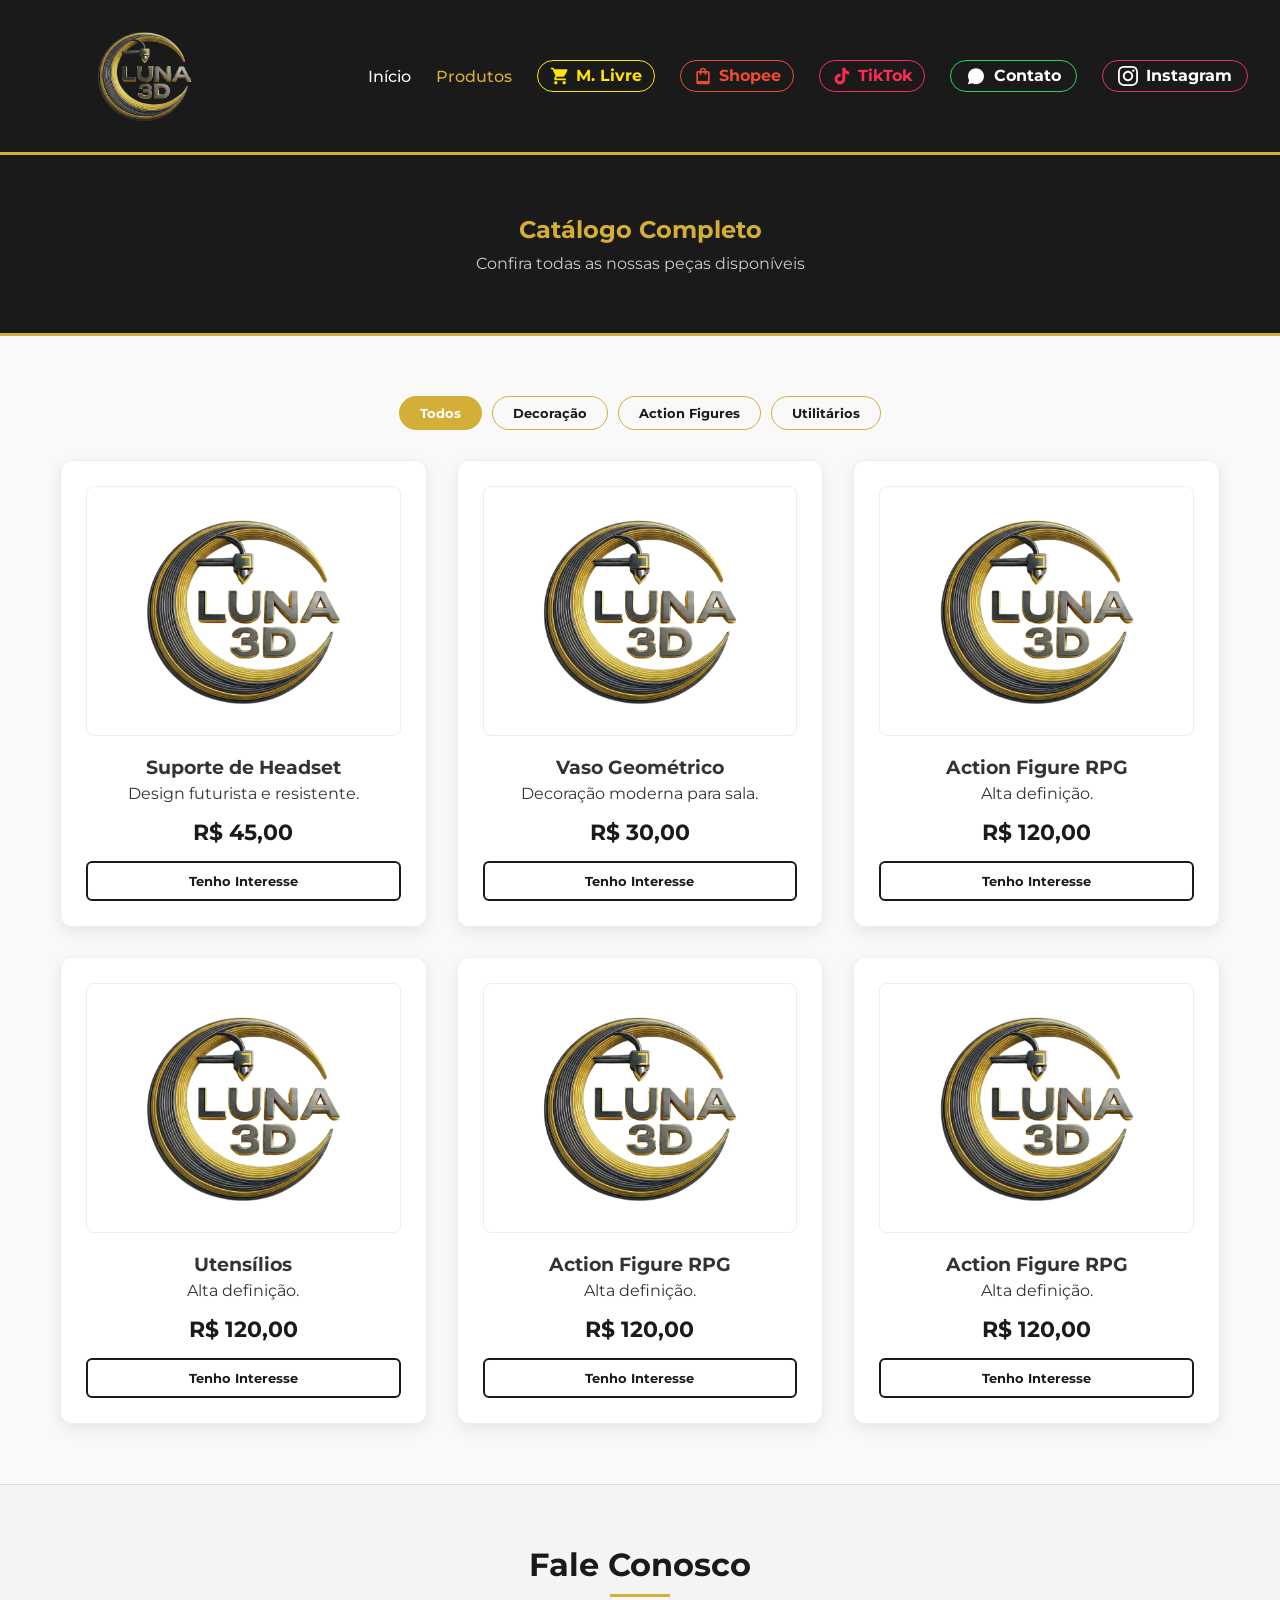
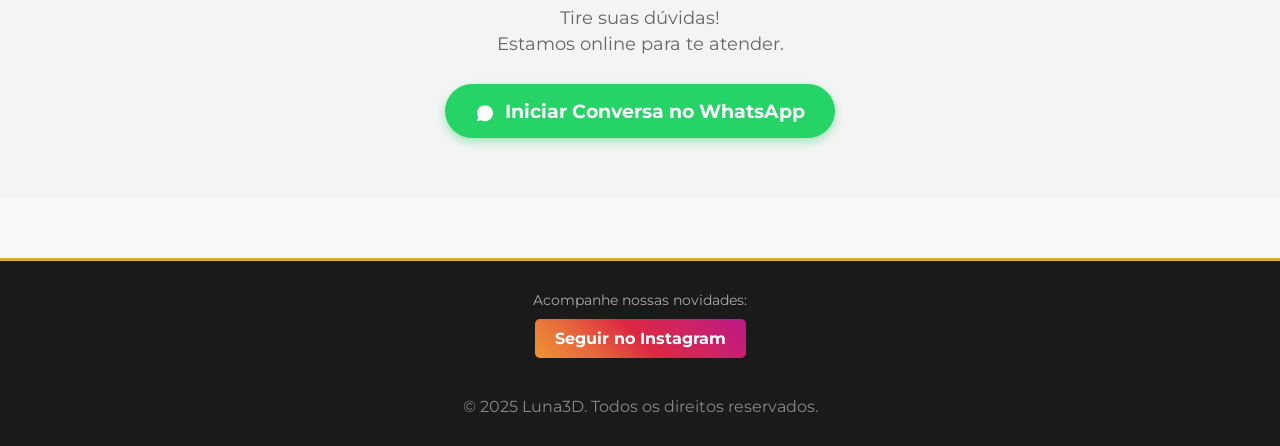
==== produtos.html @ 8a83b7ff "Site primeira versão" ====
<!DOCTYPE html>
<html lang="pt-br">
<head>
    <meta charset="UTF-8">
    <meta name="viewport" content="width=device-width, initial-scale=1.0">
    <title>Catálogo - Luna3D</title>
    <link rel="stylesheet" href="style.css">
    <link rel="icon" href="favicon.png" type="image/png">
</head>
<body>

    <header>
        <img src="logo.png" alt="Logo Luna3D" class="logo-img">
        <nav>
            <ul>
                <li><a href="index.html">Início</a></li>
                <li><a href="#produtos" style="color: #d4af37;">Produtos</a></li>
                
                <li>
                    <a href="#" target="_blank" class="destaque-ml">
                        <svg width="20" height="20" viewBox="0 0 24 24" fill="currentColor" xmlns="http://www.w3.org/2000/svg">
                            <path d="M7 18c-1.1 0-1.99.9-1.99 2S5.9 22 7 22s2-.9 2-2-.9-2-2-2zM1 2v2h2l3.6 7.59-1.35 2.45c-.16.28-.25.61-.25.96 0 1.1.9 2 2 2h12v-2H7.42c-.14 0-.25-.11-.25-.25l.03-.12.9-1.63h7.45c.75 0 1.41-.41 1.75-1.03l3.58-6.49c.08-.14.12-.31.12-.48 0-.55-.45-1-1-1H5.21l-.94-2H1zm16 16c-1.1 0-1.99.9-1.99 2s.9 2 2 2 2-.9 2-2-.9-2-2-2z"/>
                        </svg>
                        M. Livre
                    </a>
                </li>

                <li>
                    <a href="#" target="_blank" class="destaque-shopee">
                        <svg width="20" height="20" viewBox="0 0 24 24" fill="currentColor" xmlns="http://www.w3.org/2000/svg">
                            <path d="M18 6h-2c0-2.21-1.79-4-4-4S8 3.79 8 6H6c-1.1 0-2 .9-2 2v12c0 1.1.9 2 2 2h12c1.1 0 2-.9 2-2V8c0-1.1-.9-2-2-2zm-6-2c1.1 0 2 .9 2 2h-4c0-1.1.9-2 2-2zm6 14H6V8h2v2c0 .55.45 1 1 1s1-.45 1-1V8h4v2c0 .55.45 1 1 1s1-.45 1-1V8h2v10z"/>
                        </svg>
                        Shopee
                    </a>
                </li>

                <li>
                    <a href="#" target="_blank" class="destaque-tiktok">
                        <svg width="20" height="20" viewBox="0 0 24 24" fill="currentColor" xmlns="http://www.w3.org/2000/svg">
                            <path d="M19.59 6.69a4.83 4.83 0 0 1-3.77-4.25V2h-3.45v13.67a2.89 2.89 0 0 1-5.2 1.74 2.89 2.89 0 0 1 2.31-4.64 2.93 2.93 0 0 1 .88.13V9.4a6.84 6.84 0 0 0-1-.05A6.33 6.33 0 0 0 5 20.1a6.34 6.34 0 0 0 10.86-4.43v-7a8.16 8.16 0 0 0 4.77 1.52v-3.4a4.85 4.85 0 0 1-1-.1z"/>
                        </svg>
                        TikTok
                    </a>
                </li>
                
                <li>
                    <a href="https://wa.me/5524999999999" target="_blank" class="destaque-whatsapp">
                        <svg width="20" height="20" viewBox="0 0 24 24" fill="currentColor" xmlns="http://www.w3.org/2000/svg">
                            <path d="M12.031 6.172c-3.181 0-5.767 2.586-5.768 5.766-.001 1.298.38 2.27 1.019 3.287l-.711 2.592 2.654-.696c1.062.579 2.09 1.017 3.28 1.017 3.181 0 5.767-2.587 5.768-5.766.001-3.182-2.585-5.769-5.766-5.769zm9.554 6.168c0-5.28-4.29-9.57-9.57-9.57-5.28 0-9.57 4.29-9.57 9.57 0 1.686.439 3.312 1.272 4.755l-1.352 4.935 5.047-1.324c1.396.762 2.977 1.168 4.603 1.168 5.28 0 9.57-4.29 9.57-9.57z"/>
                        </svg>
                        Contato
                    </a>
                </li>
                
                <li>
                    <a href="https://instagram.com/lojaluna3d" target="_blank" class="destaque-insta">
                        <svg width="20" height="20" viewBox="0 0 24 24" fill="currentColor" xmlns="http://www.w3.org/2000/svg">
                            <path d="M12 2.163c3.204 0 3.584.012 4.85.07 3.252.148 4.771 1.691 4.919 4.919.058 1.265.069 1.645.069 4.849 0 3.205-.012 3.584-.069 4.849-.149 3.225-1.664 4.771-4.919 4.919-1.266.058-1.644.07-4.85.07-3.204 0-3.584-.012-4.849-.07-3.26-.149-4.771-1.699-4.919-4.92-.058-1.265-.07-1.644-.07-4.849 0-3.204.013-3.583.07-4.849.149-3.227 1.664-4.771 4.919-4.919 1.266-.057 1.645-.069 4.849-.069zm0-2.163c-3.259 0-3.667.014-4.947.072-4.358.2-6.78 2.618-6.98 6.98-.059 1.281-.073 1.689-.073 4.948 0 3.259.014 3.668.072 4.948.2 4.358 2.618 6.78 6.98 6.98 1.281.058 1.689.072 4.948.072 3.259 0 3.668-.014 4.948-.072 4.36-.201 6.78-2.618 6.98-6.98.058-1.28.072-1.689.072-4.948 0-3.259-.014-3.667-.072-4.947-.2-4.358-2.618-6.78-6.98-6.98-1.281-.059-1.69-.073-4.949-.073zm0 5.838c-3.403 0-6.162 2.759-6.162 6.162s2.759 6.163 6.162 6.163 6.162-2.759 6.162-6.163c0-3.403-2.759-6.162-6.162-6.162zm0 10.162c-2.209 0-4-1.79-4-4 0-2.209 1.791-4 4-4s4 1.791 4 4c0 2.21-1.791 4-4 4zm6.406-11.845c-.796 0-1.441.645-1.441 1.44s.645 1.44 1.441 1.44c.795 0 1.439-.645 1.439-1.44s-.644-1.44-1.439-1.44z"/>
                        </svg>
                        Instagram
                    </a>
                </li>
            </ul>
        </nav>
    </header>

    <section style="background-color: #1a1a1a; color: #d4af37; padding: 60px 20px; text-align: center; border-bottom: 3px solid #d4af37;">
        <h1>Catálogo Completo</h1>
        <p style="color: #ccc; margin-top: 10px;">Confira todas as nossas peças disponíveis</p>
    </section>

    <section id="produtos" class="container">
        
        <div class="filtros-area">
            <button class="btn-filtro ativo" onclick="filtrar('todos')">Todos</button>
            <button class="btn-filtro" onclick="filtrar('decoracao')">Decoração</button>
            <button class="btn-filtro" onclick="filtrar('action')">Action Figures</button>
            <button class="btn-filtro" onclick="filtrar('utilitarios')">Utilitários</button>
        </div>

        <div class="vitrine-grid">
            
            <div class="card-produto" data-categoria="utilitarios">
                <img src="imagens/img1.png" alt="Suporte de Headset" class="foto-produto">
                <h3>Suporte de Headset</h3>
                <p>Design futurista e resistente.</p>
                <span class="preco">R$ 45,00</span>
                <button class="btn-comprar">Tenho Interesse</button>
            </div>

            <div class="card-produto" data-categoria="decoracao">
                <img src="imagens/img2.png" alt="Vaso Geométrico" class="foto-produto">
                <h3>Vaso Geométrico</h3>
                <p>Decoração moderna para sala.</p>
                <span class="preco">R$ 30,00</span>
                <button class="btn-comprar">Tenho Interesse</button>
            </div>

            <div class="card-produto" data-categoria="action">
                <img src="imagens/img3.png" alt="Action Figure RPG" class="foto-produto">
                <h3>Action Figure RPG</h3>
                <p>Alta definição.</p>
                <span class="preco">R$ 120,00</span>
                <button class="btn-comprar">Tenho Interesse</button>
            </div>

            <div class="card-produto" data-categoria="utilitarios">
                <img src="imagens/img3.png" alt="Utensílios" class="foto-produto">
                <h3>Utensílios</h3>
                <p>Alta definição.</p>
                <span class="preco">R$ 120,00</span>
                <button class="btn-comprar">Tenho Interesse</button>
            </div>
            
            <div class="card-produto" data-categoria="action">
                <img src="imagens/img3.png" alt="Action Figure RPG" class="foto-produto">
                <h3>Action Figure RPG</h3>
                <p>Alta definição.</p>
                <span class="preco">R$ 120,00</span>
                <button class="btn-comprar">Tenho Interesse</button>
            </div>

            <div class="card-produto" data-categoria="action">
                <img src="imagens/img3.png" alt="Action Figure RPG" class="foto-produto">
                <h3>Action Figure RPG</h3>
                <p>Alta definição.</p>
                <span class="preco">R$ 120,00</span>
                <button class="btn-comprar">Tenho Interesse</button>
            </div>

        </div>
    </section>
    
    <section id="contato" class="contato-container">
        <h2>Fale Conosco</h2>
        <p>Tire suas dúvidas!</p>
        <p>Estamos online para te atender.</p>
        
        <a href="https://wa.me/5524999999999" target="_blank" class="btn-whatsapp-geral">
            <svg width="20" height="20" viewBox="0 0 24 24" fill="white" xmlns="http://www.w3.org/2000/svg" style="vertical-align: middle; margin-right: 5px;">
                <path d="M12.031 6.172c-3.181 0-5.767 2.586-5.768 5.766-.001 1.298.38 2.27 1.019 3.287l-.711 2.592 2.654-.696c1.062.579 2.09 1.017 3.28 1.017 3.181 0 5.767-2.587 5.768-5.766.001-3.182-2.585-5.769-5.766-5.769zm9.554 6.168c0-5.28-4.29-9.57-9.57-9.57-5.28 0-9.57 4.29-9.57 9.57 0 1.686.439 3.312 1.272 4.755l-1.352 4.935 5.047-1.324c1.396.762 2.977 1.168 4.603 1.168 5.28 0 9.57-4.29 9.57-9.57z"/>
            </svg>
            Iniciar Conversa no WhatsApp
        </a>
    </section>

    <footer>
        <div class="social-area">
            <p>Acompanhe nossas novidades:</p>
            <a href="https://instagram.com/lojaluna3d" target="_blank" class="btn-insta-footer">
                Seguir no Instagram
            </a>
        </div>
        <br>
        <p>&copy; 2025 Luna3D. Todos os direitos reservados.</p>
    </footer>

    <script src="script.js"></script>
</body>
</html>
---- style.css ----
/* Importando uma fonte mais moderna (Google Fonts) */
@import url('https://fonts.googleapis.com/css2?family=Montserrat:wght@400;700&display=swap');

* {
    margin: 0;
    padding: 0;
    box-sizing: border-box;
    font-family: 'Montserrat', sans-serif; /* Fonte mais geométrica */
}

body {
    background-color: #f9f9f9; /* Fundo claro para destacar o produto */
    color: #333;
}

/* === CABEÇALHO === */
header {
    background-color: #1a1a1a; /* Preto quase grafite */
    color: white;
    padding: 1rem 2rem;
    display: flex;
    justify-content: space-between;
    align-items: center;
    border-bottom: 3px solid #d4af37; /* Linha dourada na base do menu */
}

.logo-img {
    height: 120px;
    width: auto;
    display: block;
    transition: transform 0.3s;
}

.logo-img:hover {
    transform: scale(1.1);
}

nav ul {
    list-style: none;
    display: flex;
    gap: 25px;
    align-items: center; /* Garante que os itens da lista fiquem alinhados verticalmente */
}

nav a {
    color: #f4f4f4;
    text-decoration: none;
    font-weight: 500;
    transition: color 0.3s;
}

nav a:hover {
    color: #d4af37;
}

/* === HERO (BANNER) === */
.hero {
    background: linear-gradient(rgba(0,0,0,0.7), rgba(0,0,0,0.7)), url('imagens/banner.png');
    background-size: cover;
    background-position: center center;
    color: white;
    text-align: center;
    padding: 150px 20px; 
}

.hero h1 {
    font-size: 3rem;
    margin-bottom: 10px;
    text-shadow: 2px 2px 4px rgba(0,0,0,0.5);
}

.hero button {
    margin-top: 30px;
    padding: 12px 30px;
    background-color: #d4af37;
    border: none;
    color: #1a1a1a;
    font-size: 1.1rem;
    font-weight: bold;
    cursor: pointer;
    border-radius: 50px;
    transition: transform 0.2s, background-color 0.2s;
}

.hero button:hover {
    background-color: #f1c40f;
    transform: scale(1.05);
}

/* === VITRINE === */
.container {
    max-width: 1200px;
    margin: 0 auto;
    padding: 60px 20px;
}

h2 {
    text-align: center;
    margin-bottom: 40px;
    color: #1a1a1a;
    font-size: 2rem;
    position: relative;
}

h2::after {
    content: '';
    display: block;
    width: 60px;
    height: 3px;
    background-color: #d4af37;
    margin: 10px auto 0;
}

.vitrine-grid {
    display: grid;
    /* auto-FILL preenche com espaços vazios e não estica o card */
    grid-template-columns: repeat(auto-fill, minmax(280px, 1fr));
    gap: 30px;
}

/* === CARTÃO DO PRODUTO === */
.card-produto {
    background: white;
    padding: 25px;
    border-radius: 12px;
    box-shadow: 0 5px 15px rgba(0,0,0,0.08);
    text-align: center;
    transition: transform 0.3s ease;
    border: 1px solid #eee;
}

.card-produto:hover {
    transform: translateY(-10px);
    border-color: #d4af37;
}

.foto-produto {
    width: 100%;
    height: 250px;
    object-fit: cover;
    border-radius: 8px;
    margin-bottom: 15px;
    border: 1px solid #eee;
}

h3 {
    font-size: 1.2rem;
    margin-bottom: 5px;
}

.preco {
    display: block;
    font-size: 1.4rem;
    font-weight: bold;
    color: #1a1a1a;
    margin: 15px 0;
}

.btn-comprar {
    background-color: transparent;
    color: #1a1a1a;
    border: 2px solid #1a1a1a;
    padding: 10px 20px;
    border-radius: 6px;
    cursor: pointer;
    width: 100%;
    font-weight: bold;
    transition: all 0.3s;
}

.btn-comprar:hover {
    background-color: #1a1a1a;
    color: #d4af37;
}

/* === RODAPÉ === */
footer {
    text-align: center;
    padding: 30px;
    background-color: #1a1a1a;
    color: #888;
    margin-top: 60px;
    border-top: 3px solid #d4af37;
}

/* === ESTILOS DO INSTAGRAM (HEADER) === */
.destaque-insta {
    display: inline-flex;
    align-items: center;
    gap: 8px;
    line-height: 1.2;

    border: 1px solid #E1306C;
    color: #ffffff !important;
    padding: 5px 15px;
    border-radius: 20px;
    transition: all 0.3s;
    font-weight: bold;
    text-decoration: none;
}

.destaque-insta:hover {
    background: linear-gradient(45deg, #f09433 0%, #e6683c 25%, #dc2743 50%, #cc2366 75%, #bc1888 100%);
    color: white !important;
    border-color: transparent;
    box-shadow: 0 0 15px rgba(225, 48, 108, 0.5); 
    transform: translateY(-2px);
}

/* Área Social do Rodapé */
.social-area {
    margin-bottom: 20px;
}

.social-area p {
    margin-bottom: 10px;
    font-size: 0.9rem;
    color: #aaa;
}

/* Botão do Rodapé */
.btn-insta-footer {
    text-decoration: none;
    background: linear-gradient(45deg, #f09433 0%, #e6683c 25%, #dc2743 50%, #cc2366 75%, #bc1888 100%); 
    color: white;
    padding: 10px 20px;
    border-radius: 5px;
    font-weight: bold;
    display: inline-block;
    transition: transform 0.2s;
}

.btn-insta-footer:hover {
    transform: scale(1.05);
    opacity: 0.9;
}

/* === SEÇÃO DE CONTATO === */
.contato-container {
    background-color: #f4f4f4;
    text-align: center;
    padding: 60px 20px;
    border-top: 1px solid #ddd;
}

.contato-container h2 {
    color: #1a1a1a;
    margin-bottom: 10px;
}

.contato-container p {
    color: #666;
    margin-bottom: 5px;
    font-size: 1.1rem;
}

/* O Botão Verde (Rodapé) */
.btn-whatsapp-geral {
    display: inline-block;
    background-color: #25D366;
    color: white;
    text-decoration: none;
    font-weight: bold;
    font-size: 1.2rem;
    padding: 15px 30px;
    border-radius: 50px;
    margin-top: 25px;
    box-shadow: 0 4px 10px rgba(37, 211, 102, 0.4);
    transition: transform 0.3s, box-shadow 0.3s;
}

.btn-whatsapp-geral:hover {
    background-color: #1ebe57;
    transform: translateY(-3px);
    box-shadow: 0 6px 15px rgba(37, 211, 102, 0.6);
}

/* === BOTÃO WHATSAPP (HEADER) === */
.destaque-whatsapp {
    display: inline-flex;
    align-items: center;
    gap: 8px;
    line-height: 1.2;

    border: 1px solid #25D366;
    color: white !important;
    padding: 5px 15px;
    border-radius: 20px;
    transition: all 0.3s;
    font-weight: bold;
    text-decoration: none;
}

.destaque-whatsapp:hover {
    background-color: #25D366;
    color: white !important;
    box-shadow: 0 0 10px rgba(37, 211, 102, 0.5);
}

/* === FILTROS DE PRODUTOS (NOVO) === */
.filtros-area {
    text-align: center;
    margin-bottom: 30px;
    display: flex;
    justify-content: center;
    gap: 10px;
    flex-wrap: wrap; /* Para não quebrar no celular */
}

.btn-filtro {
    padding: 8px 20px;
    border: 1px solid #d4af37;
    background-color: transparent;
    color: #1a1a1a;
    font-weight: bold;
    border-radius: 20px;
    cursor: pointer;
    transition: all 0.3s;
    font-family: 'Montserrat', sans-serif;
}

.btn-filtro:hover {
    background-color: #f1c40f;
    transform: translateY(-2px);
}

/* Estilo para o botão que estiver selecionado */
.btn-filtro.ativo {
    background-color: #d4af37;
    color: white;
}

/* === MARKETPLACES (Botões com Texto) === */

/* -- Mercado Livre -- */
.destaque-ml {
    display: inline-flex;
    align-items: center;
    gap: 6px;
    line-height: 1.2;

    border: 1px solid #ffe600;
    color: #ffe600 !important;
    padding: 5px 12px;
    border-radius: 20px;
    font-weight: bold;
    text-decoration: none;
    transition: all 0.3s;
}
.destaque-ml:hover {
    background-color: #ffe600;
    color: #2d3277 !important; /* Texto Azul escuro para contraste no amarelo */
    box-shadow: 0 0 10px rgba(255, 230, 0, 0.6);
    transform: translateY(-2px);
}

/* -- Shopee -- */
.destaque-shopee {
    display: inline-flex;
    align-items: center;
    gap: 6px;
    line-height: 1.2;

    border: 1px solid #ee4d2d;
    color: #ee4d2d !important;
    padding: 5px 12px;
    border-radius: 20px;
    font-weight: bold;
    text-decoration: none;
    transition: all 0.3s;
}
.destaque-shopee:hover {
    background-color: #ee4d2d;
    color: white !important;
    box-shadow: 0 0 10px rgba(238, 77, 45, 0.6);
    transform: translateY(-2px);
}

/* -- TikTok -- */
.destaque-tiktok {
    display: inline-flex;
    align-items: center;
    gap: 6px;
    line-height: 1.2;

    border: 1px solid #fe2c55;
    color: #fe2c55 !important;
    padding: 5px 12px;
    border-radius: 20px;
    font-weight: bold;
    text-decoration: none;
    transition: all 0.3s;
}
.destaque-tiktok:hover {
    background-color: #fe2c55;
    color: white !important;
    box-shadow: 0 0 10px rgba(254, 44, 85, 0.6);
    transform: translateY(-2px);
}
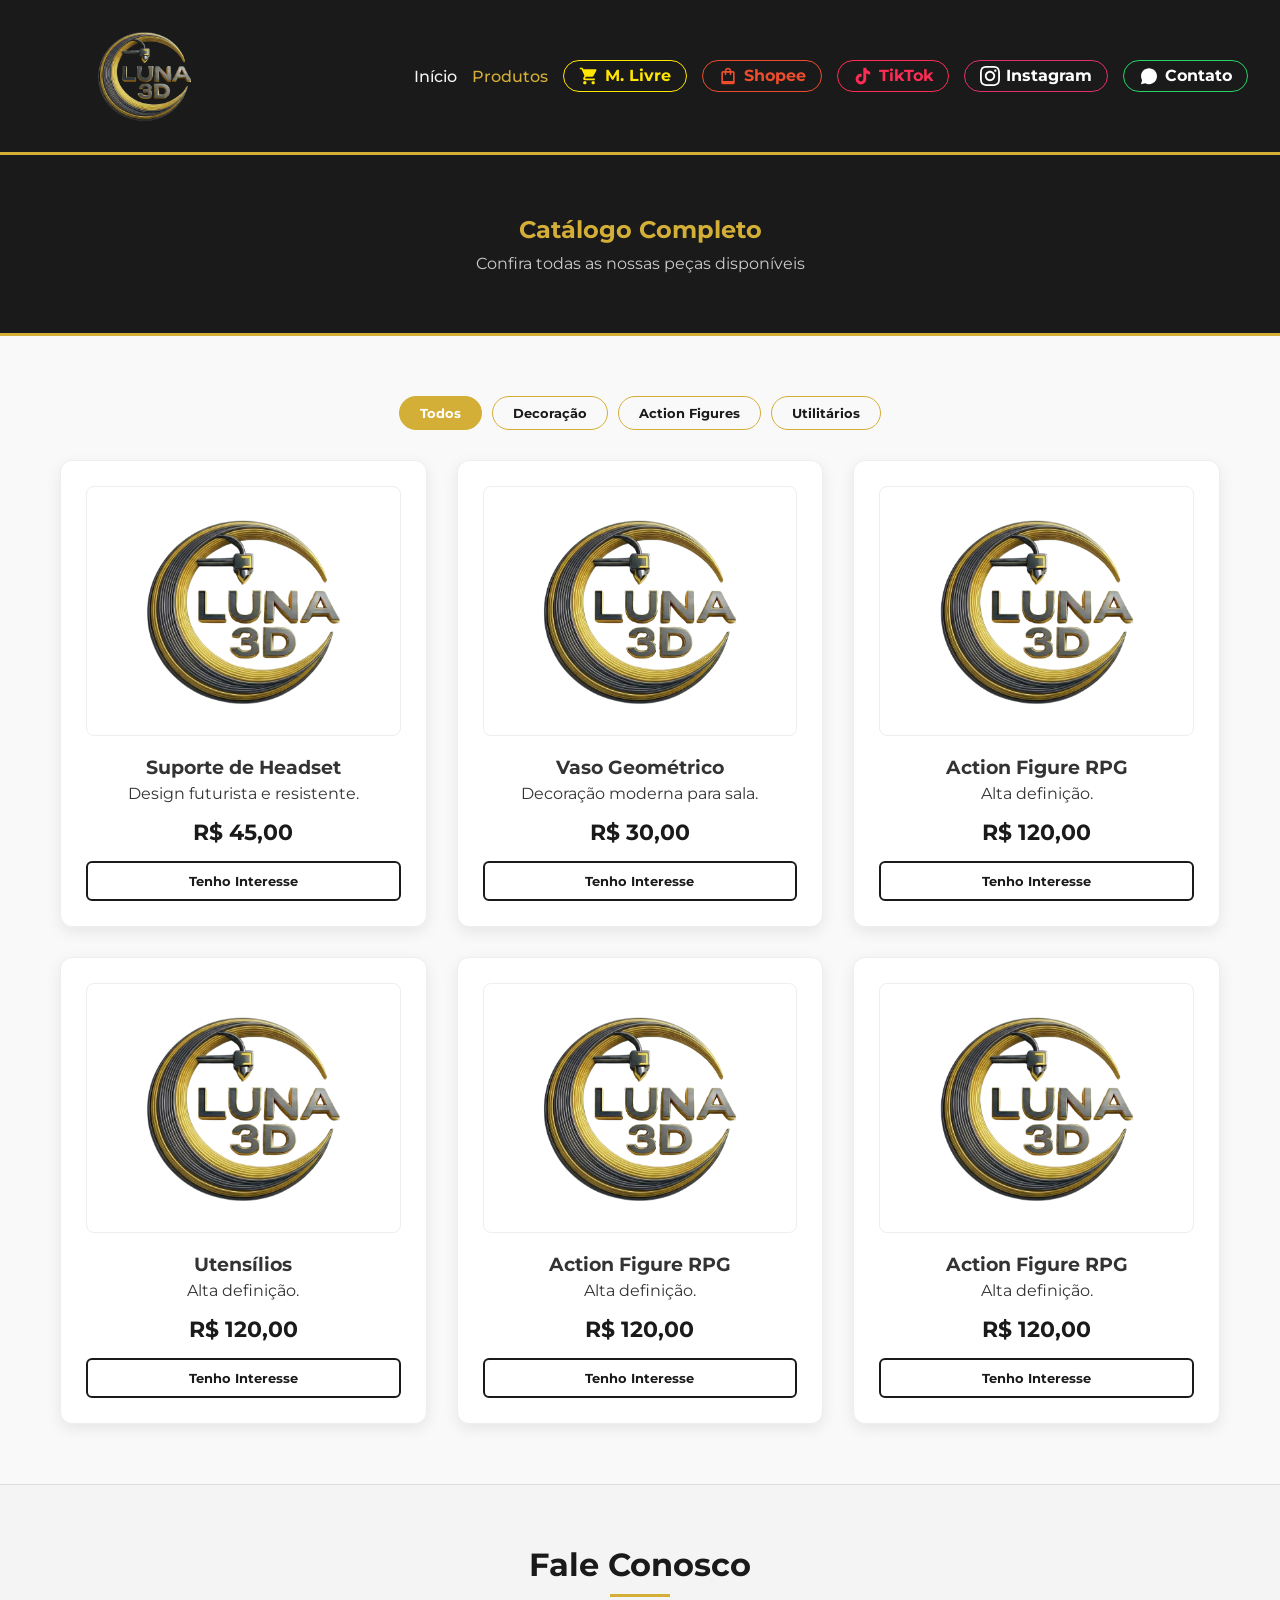
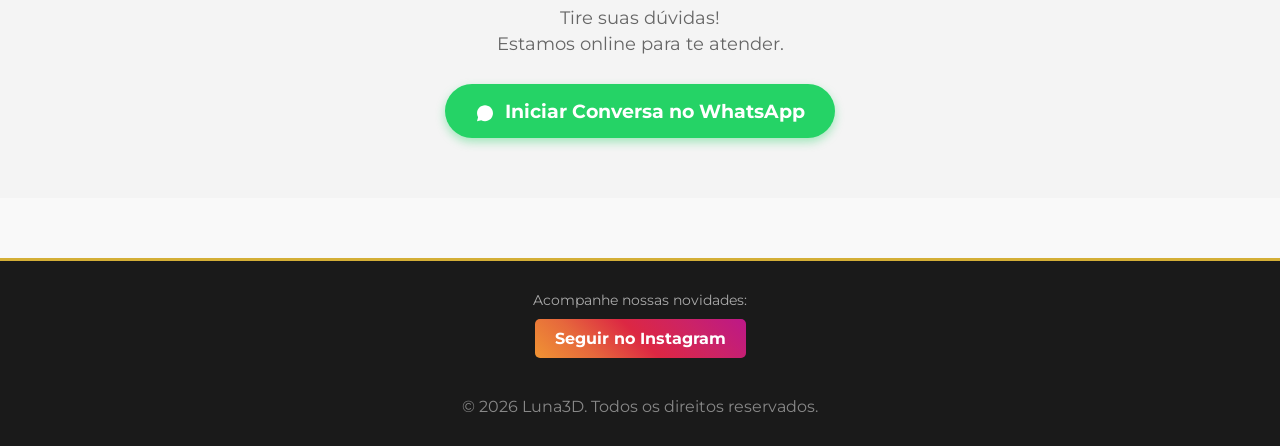
==== commit 2f5d1578: "Atualizaçoes 4.2.2026" ====
--- a/produtos.html
+++ b/produtos.html
@@ -26,7 +26,7 @@
                 </li>
 
                 <li>
-                    <a href="#" target="_blank" class="destaque-shopee">
+                    <a href="https://shopee.com.br/shop/563052434" target="_blank" class="destaque-shopee">
                         <svg width="20" height="20" viewBox="0 0 24 24" fill="currentColor" xmlns="http://www.w3.org/2000/svg">
                             <path d="M18 6h-2c0-2.21-1.79-4-4-4S8 3.79 8 6H6c-1.1 0-2 .9-2 2v12c0 1.1.9 2 2 2h12c1.1 0 2-.9 2-2V8c0-1.1-.9-2-2-2zm-6-2c1.1 0 2 .9 2 2h-4c0-1.1.9-2 2-2zm6 14H6V8h2v2c0 .55.45 1 1 1s1-.45 1-1V8h4v2c0 .55.45 1 1 1s1-.45 1-1V8h2v10z"/>
                         </svg>
@@ -42,6 +42,15 @@
                         TikTok
                     </a>
                 </li>
+
+                <li>
+                    <a href="https://instagram.com/lojaluna3d" target="_blank" class="destaque-insta">
+                        <svg width="20" height="20" viewBox="0 0 24 24" fill="currentColor" xmlns="http://www.w3.org/2000/svg">
+                            <path d="M12 2.163c3.204 0 3.584.012 4.85.07 3.252.148 4.771 1.691 4.919 4.919.058 1.265.069 1.645.069 4.849 0 3.205-.012 3.584-.069 4.849-.149 3.225-1.664 4.771-4.919 4.919-1.266.058-1.644.07-4.85.07-3.204 0-3.584-.012-4.849-.07-3.26-.149-4.771-1.699-4.919-4.92-.058-1.265-.07-1.644-.07-4.849 0-3.204.013-3.583.07-4.849.149-3.227 1.664-4.771 4.919-4.919 1.266-.057 1.645-.069 4.849-.069zm0-2.163c-3.259 0-3.667.014-4.947.072-4.358.2-6.78 2.618-6.98 6.98-.059 1.281-.073 1.689-.073 4.948 0 3.259.014 3.668.072 4.948.2 4.358 2.618 6.78 6.98 6.98 1.281.058 1.689.072 4.948.072 3.259 0 3.668-.014 4.948-.072 4.36-.201 6.78-2.618 6.98-6.98.058-1.28.072-1.689.072-4.948 0-3.259-.014-3.667-.072-4.947-.2-4.358-2.618-6.78-6.98-6.98-1.281-.059-1.69-.073-4.949-.073zm0 5.838c-3.403 0-6.162 2.759-6.162 6.162s2.759 6.163 6.162 6.163 6.162-2.759 6.162-6.163c0-3.403-2.759-6.162-6.162-6.162zm0 10.162c-2.209 0-4-1.79-4-4 0-2.209 1.791-4 4-4s4 1.791 4 4c0 2.21-1.791 4-4 4zm6.406-11.845c-.796 0-1.441.645-1.441 1.44s.645 1.44 1.441 1.44c.795 0 1.439-.645 1.439-1.44s-.644-1.44-1.439-1.44z"/>
+                        </svg>
+                        Instagram
+                    </a>
+                </li>
                 
                 <li>
                     <a href="https://wa.me/5524999999999" target="_blank" class="destaque-whatsapp">
@@ -52,14 +61,7 @@
                     </a>
                 </li>
                 
-                <li>
-                    <a href="https://instagram.com/lojaluna3d" target="_blank" class="destaque-insta">
-                        <svg width="20" height="20" viewBox="0 0 24 24" fill="currentColor" xmlns="http://www.w3.org/2000/svg">
-                            <path d="M12 2.163c3.204 0 3.584.012 4.85.07 3.252.148 4.771 1.691 4.919 4.919.058 1.265.069 1.645.069 4.849 0 3.205-.012 3.584-.069 4.849-.149 3.225-1.664 4.771-4.919 4.919-1.266.058-1.644.07-4.85.07-3.204 0-3.584-.012-4.849-.07-3.26-.149-4.771-1.699-4.919-4.92-.058-1.265-.07-1.644-.07-4.849 0-3.204.013-3.583.07-4.849.149-3.227 1.664-4.771 4.919-4.919 1.266-.057 1.645-.069 4.849-.069zm0-2.163c-3.259 0-3.667.014-4.947.072-4.358.2-6.78 2.618-6.98 6.98-.059 1.281-.073 1.689-.073 4.948 0 3.259.014 3.668.072 4.948.2 4.358 2.618 6.78 6.98 6.98 1.281.058 1.689.072 4.948.072 3.259 0 3.668-.014 4.948-.072 4.36-.201 6.78-2.618 6.98-6.98.058-1.28.072-1.689.072-4.948 0-3.259-.014-3.667-.072-4.947-.2-4.358-2.618-6.78-6.98-6.98-1.281-.059-1.69-.073-4.949-.073zm0 5.838c-3.403 0-6.162 2.759-6.162 6.162s2.759 6.163 6.162 6.163 6.162-2.759 6.162-6.163c0-3.403-2.759-6.162-6.162-6.162zm0 10.162c-2.209 0-4-1.79-4-4 0-2.209 1.791-4 4-4s4 1.791 4 4c0 2.21-1.791 4-4 4zm6.406-11.845c-.796 0-1.441.645-1.441 1.44s.645 1.44 1.441 1.44c.795 0 1.439-.645 1.439-1.44s-.644-1.44-1.439-1.44z"/>
-                        </svg>
-                        Instagram
-                    </a>
-                </li>
+                
             </ul>
         </nav>
     </header>
@@ -152,8 +154,41 @@
             </a>
         </div>
         <br>
-        <p>&copy; 2025 Luna3D. Todos os direitos reservados.</p>
+        <p>&copy; 2026 Luna3D. Todos os direitos reservados.</p>
     </footer>
+
+    <div id="modal-compra" class="modal-overlay">
+        <div class="modal-content">
+            <span class="fechar-modal" onclick="fecharModal()">&times;</span>
+            
+            <h3 style="color: #ffffff; margin-bottom: 10px;">Onde você prefere comprar?</h3>
+            <p id="produto-titulo-modal" style="color: #ffffff; margin-bottom: 25px; font-weight: bold;">Produto Selecionado</p>
+
+            <div class="lista-botoes-modal">
+                
+                <a href="https://shopee.com.br/shop/563052434" target="_blank" class="btn-modal destaque-shopee">
+                    <svg width="20" height="20" viewBox="0 0 24 24" fill="currentColor" xmlns="http://www.w3.org/2000/svg"><path d="M18 6h-2c0-2.21-1.79-4-4-4S8 3.79 8 6H6c-1.1 0-2 .9-2 2v12c0 1.1.9 2 2 2h12c1.1 0 2-.9 2-2V8c0-1.1-.9-2-2-2zm-6-2c1.1 0 2 .9 2 2h-4c0-1.1.9-2 2-2zm6 14H6V8h2v2c0 .55.45 1 1 1s1-.45 1-1V8h4v2c0 .55.45 1 1 1s1-.45 1-1V8h2v10z"/></svg>
+                    Shopee
+                </a>
+
+                <a href="SEU_LINK_ML" target="_blank" class="btn-modal destaque-ml">
+                    <svg width="20" height="20" viewBox="0 0 24 24" fill="currentColor" xmlns="http://www.w3.org/2000/svg"><path d="M7 18c-1.1 0-1.99.9-1.99 2S5.9 22 7 22s2-.9 2-2-.9-2-2-2zM1 2v2h2l3.6 7.59-1.35 2.45c-.16.28-.25.61-.25.96 0 1.1.9 2 2 2h12v-2H7.42c-.14 0-.25-.11-.25-.25l.03-.12.9-1.63h7.45c.75 0 1.41-.41 1.75-1.03l3.58-6.49c.08-.14.12-.31.12-.48 0-.55-.45-1-1-1H5.21l-.94-2H1zm16 16c-1.1 0-1.99.9-1.99 2s.9 2 2 2 2-.9 2-2-.9-2-2-2z"/></svg>
+                    Mercado Livre
+                </a>
+
+                <a href="SEU_LINK_TIKTOK" target="_blank" class="btn-modal destaque-tiktok">
+                    <svg width="20" height="20" viewBox="0 0 24 24" fill="currentColor" xmlns="http://www.w3.org/2000/svg"><path d="M19.59 6.69a4.83 4.83 0 0 1-3.77-4.25V2h-3.45v13.67a2.89 2.89 0 0 1-5.2 1.74 2.89 2.89 0 0 1 2.31-4.64 2.93 2.93 0 0 1 .88.13V9.4a6.84 6.84 0 0 0-1-.05A6.33 6.33 0 0 0 5 20.1a6.34 6.34 0 0 0 10.86-4.43v-7a8.16 8.16 0 0 0 4.77 1.52v-3.4a4.85 4.85 0 0 1-1-.1z"/></svg>
+                    TikTok Shop
+                </a>
+
+                <a id="btn-whats-modal" href="#" target="_blank" class="btn-modal destaque-whatsapp">
+                    <svg width="20" height="20" viewBox="0 0 24 24" fill="currentColor" xmlns="http://www.w3.org/2000/svg"><path d="M12.031 6.172c-3.181 0-5.767 2.586-5.768 5.766-.001 1.298.38 2.27 1.019 3.287l-.711 2.592 2.654-.696c1.062.579 2.09 1.017 3.28 1.017 3.181 0 5.767-2.587 5.768-5.766.001-3.182-2.585-5.769-5.766-5.769zm9.554 6.168c0-5.28-4.29-9.57-9.57-9.57-5.28 0-9.57 4.29-9.57 9.57 0 1.686.439 3.312 1.272 4.755l-1.352 4.935 5.047-1.324c1.396.762 2.977 1.168 4.603 1.168 5.28 0 9.57-4.29 9.57-9.57z"/></svg>
+                    WhatsApp
+                </a>
+
+            </div>
+        </div>
+    </div>
 
     <script src="script.js"></script>
 </body>
--- a/style.css
+++ b/style.css
@@ -38,8 +38,8 @@
 nav ul {
     list-style: none;
     display: flex;
-    gap: 25px;
-    align-items: center; /* Garante que os itens da lista fiquem alinhados verticalmente */
+    gap: 15px; /* Ajuste leve para caber todos os itens */
+    align-items: center; 
 }
 
 nav a {
@@ -173,6 +173,43 @@
     color: #d4af37;
 }
 
+/* === BOTÃO DESTAQUE CATÁLOGO (NOVO) === */
+.btn-catalogo-destaque {
+    display: inline-flex;
+    align-items: center;
+    gap: 10px;
+    
+    /* Degradê Dourado Premium */
+    background: linear-gradient(90deg, #d4af37 0%, #f1c40f 100%);
+    color: #1a1a1a; 
+    
+    padding: 15px 35px;
+    border-radius: 50px;
+    font-size: 1.1rem;
+    font-weight: 800; 
+    text-decoration: none;
+    text-transform: uppercase;
+    letter-spacing: 1px;
+    
+    /* Sombra Dourada (Glow) */
+    box-shadow: 0 5px 15px rgba(212, 175, 55, 0.4);
+    transition: all 0.3s ease;
+    border: 2px solid transparent; 
+}
+
+.btn-catalogo-destaque:hover {
+    background: #1a1a1a; 
+    color: #d4af37; 
+    border-color: #d4af37;
+    transform: translateY(-3px) scale(1.02); 
+    box-shadow: 0 10px 25px rgba(212, 175, 55, 0.3);
+}
+
+.btn-catalogo-destaque:hover svg {
+    transform: translateX(5px);
+    transition: transform 0.3s;
+}
+
 /* === RODAPÉ === */
 footer {
     text-align: center;
@@ -183,22 +220,26 @@
     border-top: 3px solid #d4af37;
 }
 
-/* === ESTILOS DO INSTAGRAM (HEADER) === */
-.destaque-insta {
+/* === ESTILOS GERAIS DE BOTÕES (Header e Modal) === */
+
+/* Configuração Base para todos os botões destaque */
+.destaque-insta, .destaque-whatsapp, .destaque-ml, .destaque-shopee, .destaque-tiktok {
     display: inline-flex;
     align-items: center;
-    gap: 8px;
+    gap: 6px; /* Espaço entre ícone e texto */
     line-height: 1.2;
-
+    padding: 5px 15px;
+    border-radius: 20px;
+    font-weight: bold;
+    text-decoration: none;
+    transition: all 0.3s;
+}
+
+/* -- Instagram -- */
+.destaque-insta {
     border: 1px solid #E1306C;
     color: #ffffff !important;
-    padding: 5px 15px;
-    border-radius: 20px;
-    transition: all 0.3s;
-    font-weight: bold;
-    text-decoration: none;
-}
-
+}
 .destaque-insta:hover {
     background: linear-gradient(45deg, #f09433 0%, #e6683c 25%, #dc2743 50%, #cc2366 75%, #bc1888 100%);
     color: white !important;
@@ -206,6 +247,55 @@
     box-shadow: 0 0 15px rgba(225, 48, 108, 0.5); 
     transform: translateY(-2px);
 }
+
+/* -- WhatsApp -- */
+.destaque-whatsapp {
+    border: 1px solid #25D366;
+    color: white !important;
+}
+.destaque-whatsapp:hover {
+    background-color: #25D366;
+    color: white !important;
+    box-shadow: 0 0 10px rgba(37, 211, 102, 0.5);
+    transform: translateY(-2px);
+}
+
+/* -- Mercado Livre -- */
+.destaque-ml {
+    border: 1px solid #ffe600;
+    color: #ffe600 !important;
+}
+.destaque-ml:hover {
+    background-color: #ffe600;
+    color: #2d3277 !important;
+    box-shadow: 0 0 10px rgba(255, 230, 0, 0.6);
+    transform: translateY(-2px);
+}
+
+/* -- Shopee -- */
+.destaque-shopee {
+    border: 1px solid #ee4d2d;
+    color: #ee4d2d !important;
+}
+.destaque-shopee:hover {
+    background-color: #ee4d2d;
+    color: white !important;
+    box-shadow: 0 0 10px rgba(238, 77, 45, 0.6);
+    transform: translateY(-2px);
+}
+
+/* -- TikTok -- */
+.destaque-tiktok {
+    border: 1px solid #fe2c55;
+    color: #fe2c55 !important;
+}
+.destaque-tiktok:hover {
+    background-color: #fe2c55;
+    color: white !important;
+    box-shadow: 0 0 10px rgba(254, 44, 85, 0.6);
+    transform: translateY(-2px);
+}
+
 
 /* Área Social do Rodapé */
 .social-area {
@@ -275,29 +365,7 @@
     box-shadow: 0 6px 15px rgba(37, 211, 102, 0.6);
 }
 
-/* === BOTÃO WHATSAPP (HEADER) === */
-.destaque-whatsapp {
-    display: inline-flex;
-    align-items: center;
-    gap: 8px;
-    line-height: 1.2;
-
-    border: 1px solid #25D366;
-    color: white !important;
-    padding: 5px 15px;
-    border-radius: 20px;
-    transition: all 0.3s;
-    font-weight: bold;
-    text-decoration: none;
-}
-
-.destaque-whatsapp:hover {
-    background-color: #25D366;
-    color: white !important;
-    box-shadow: 0 0 10px rgba(37, 211, 102, 0.5);
-}
-
-/* === FILTROS DE PRODUTOS (NOVO) === */
+/* === FILTROS DE PRODUTOS === */
 .filtros-area {
     text-align: center;
     margin-bottom: 30px;
@@ -330,70 +398,107 @@
     color: white;
 }
 
-/* === MARKETPLACES (Botões com Texto) === */
-
-/* -- Mercado Livre -- */
-.destaque-ml {
-    display: inline-flex;
+/* === MODAL DE COMPRA (ESTILO GLOBAL) === */
+.modal-overlay {
+    display: none; /* Começa invisível */
+    position: fixed;
+    top: 0;
+    left: 0;
+    width: 100%;
+    height: 100%;
+    background-color: rgba(0, 0, 0, 0.7); /* Fundo preto transparente */
+    z-index: 1000; /* Fica por cima de tudo */
+    justify-content: center;
     align-items: center;
-    gap: 6px;
-    line-height: 1.2;
-
-    border: 1px solid #ffe600;
-    color: #ffe600 !important;
-    padding: 5px 12px;
-    border-radius: 20px;
-    font-weight: bold;
-    text-decoration: none;
-    transition: all 0.3s;
-}
-.destaque-ml:hover {
-    background-color: #ffe600;
-    color: #2d3277 !important; /* Texto Azul escuro para contraste no amarelo */
-    box-shadow: 0 0 10px rgba(255, 230, 0, 0.6);
-    transform: translateY(-2px);
-}
-
-/* -- Shopee -- */
-.destaque-shopee {
-    display: inline-flex;
-    align-items: center;
-    gap: 6px;
-    line-height: 1.2;
-
-    border: 1px solid #ee4d2d;
-    color: #ee4d2d !important;
-    padding: 5px 12px;
-    border-radius: 20px;
-    font-weight: bold;
-    text-decoration: none;
-    transition: all 0.3s;
-}
-.destaque-shopee:hover {
-    background-color: #ee4d2d;
-    color: white !important;
-    box-shadow: 0 0 10px rgba(238, 77, 45, 0.6);
-    transform: translateY(-2px);
-}
-
-/* -- TikTok -- */
-.destaque-tiktok {
-    display: inline-flex;
-    align-items: center;
-    gap: 6px;
-    line-height: 1.2;
-
-    border: 1px solid #fe2c55;
-    color: #fe2c55 !important;
-    padding: 5px 12px;
-    border-radius: 20px;
-    font-weight: bold;
-    text-decoration: none;
-    transition: all 0.3s;
-}
-.destaque-tiktok:hover {
-    background-color: #fe2c55;
-    color: white !important;
-    box-shadow: 0 0 10px rgba(254, 44, 85, 0.6);
-    transform: translateY(-2px);
+    animation: fadeIn 0.3s;
+}
+
+.modal-content {
+    background-color: rgb(51, 51, 51); /* Fundo Escuro */
+    padding: 30px;
+    border-radius: 15px;
+    width: 90%;
+    max-width: 400px; 
+    text-align: center;
+    position: relative;
+    box-shadow: 0 10px 25px rgba(0,0,0,0.5);
+    border: 2px solid #d4af37;
+}
+
+/* Ajuste de Texto para o Modal Escuro */
+.modal-content h3 {
+    color: #d4af37 !important; /* Título Dourado */
+}
+.modal-content p {
+    color: #ccc !important; /* Texto Cinza Claro */
+}
+
+/* Botão de Fechar (X) */
+.fechar-modal {
+    position: absolute;
+    top: 10px;
+    right: 15px;
+    font-size: 28px;
+    font-weight: bold;
+    color: #aaa;
+    cursor: pointer;
+    transition: color 0.2s;
+}
+
+.fechar-modal:hover {
+    color: #d4af37;
+}
+
+/* Lista de Botões no Modal */
+.lista-botoes-modal {
+    display: flex;
+    flex-direction: column;
+    gap: 15px;
+}
+
+/* Ajuste nos botões para ficarem largos dentro do modal */
+.btn-modal {
+    justify-content: center; /* Centraliza texto e ícone */
+    padding: 12px;
+    font-size: 1.1rem;
+}
+
+/* Animação suave */
+@keyframes fadeIn {
+    from {opacity: 0;}
+    to {opacity: 1;}
+}
+
+
+/* === AJUSTES PARA CELULAR (RESPONSIVIDADE) === */
+/* Atenção: Só coloque aqui o que for MUDAR no celular */
+@media (max-width: 768px) {
+    
+    /* 1. Ajusta o Cabeçalho para ficar mais compacto */
+    header {
+        flex-direction: column; /* Coloca logo em cima e menu embaixo */
+        padding: 1rem;
+        gap: 15px;
+    }
+
+    nav ul {
+        flex-wrap: wrap; /* Permite que os botões quebrem de linha sem bugar */
+        justify-content: center; /* Centraliza os botões */
+        gap: 10px; /* Diminui o espaço entre eles */
+    }
+
+    /* 2. Diminui o Banner para não ocupar a tela toda */
+    .hero {
+        padding: 80px 20px; /* Reduz de 150px para 80px */
+    }
+
+    .hero h1 {
+        font-size: 2rem; /* Diminui a fonte do título */
+    }
+
+    /* 3. Ajusta os botões de filtro para ficarem mais fáceis de clicar */
+    .btn-filtro {
+        flex-grow: 1; /* Faz o botão esticar para preencher espaços vazios */
+        margin-bottom: 5px;
+    }
 }
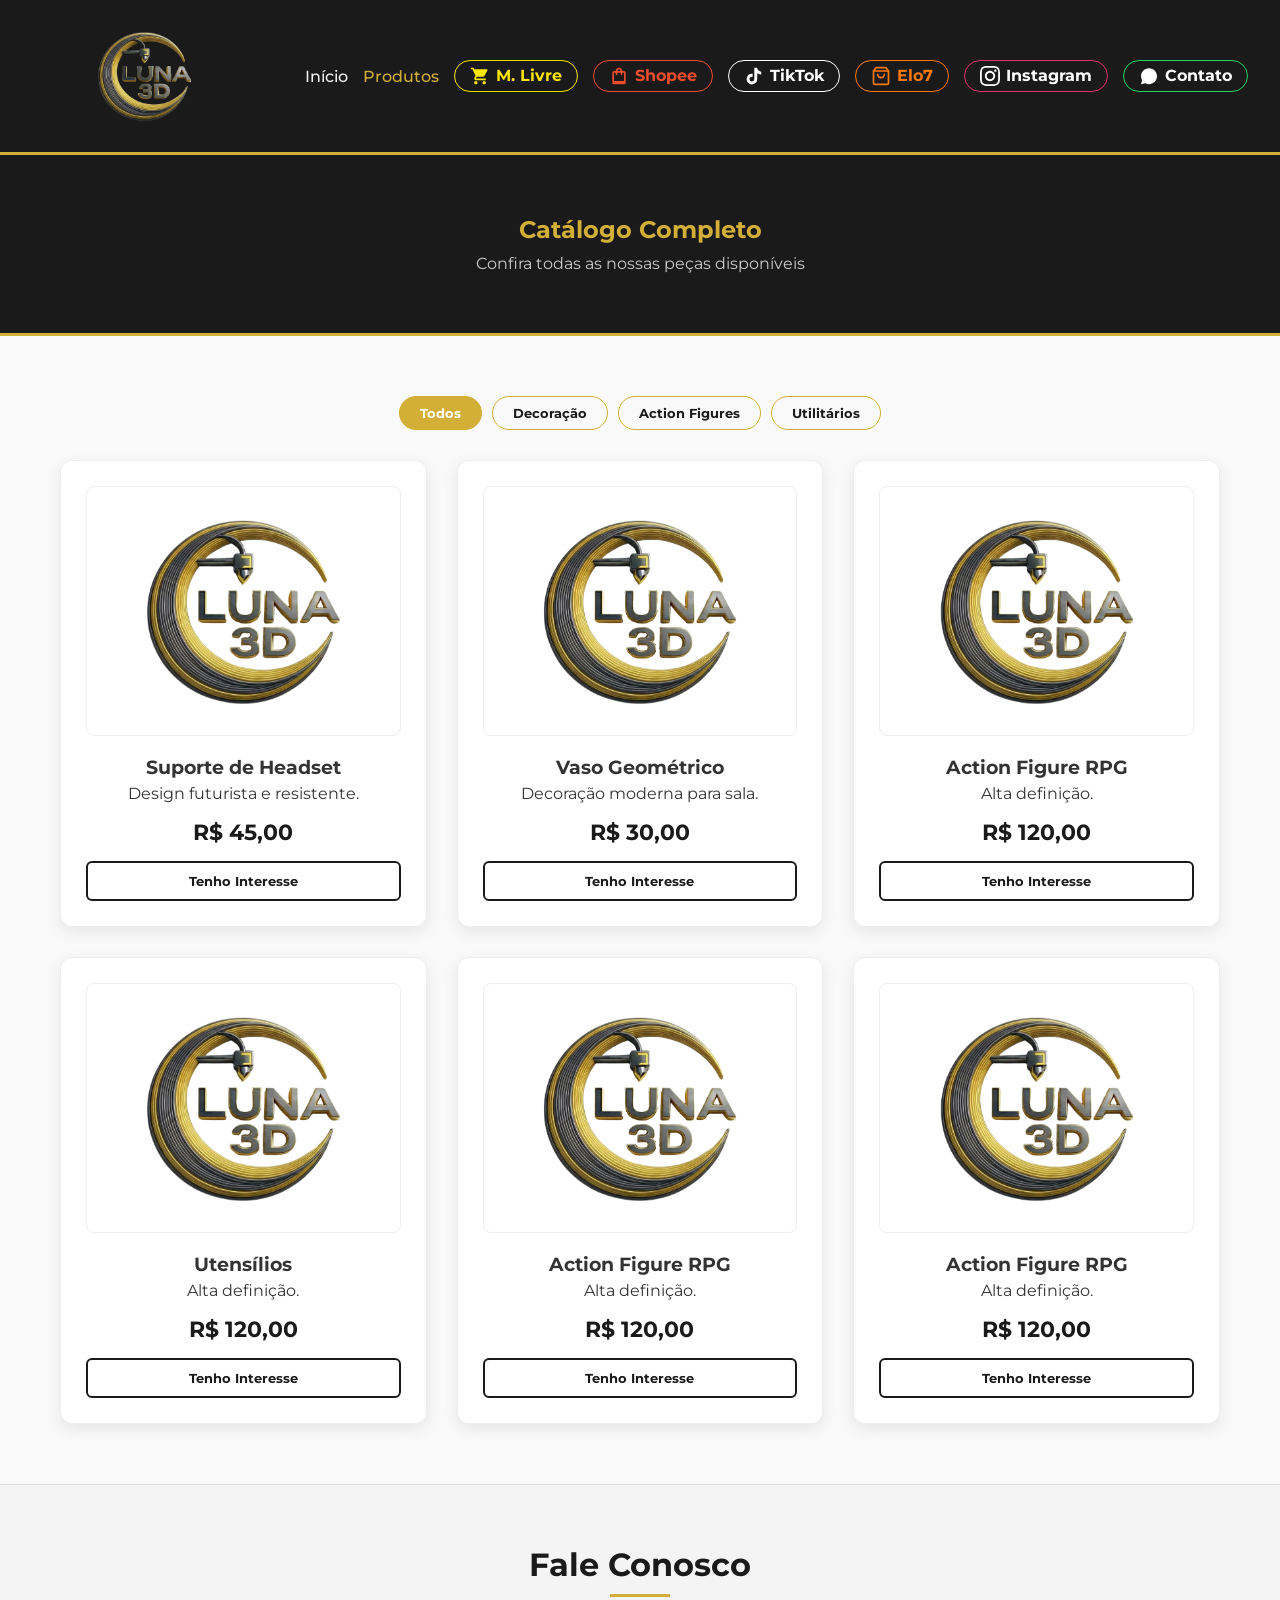
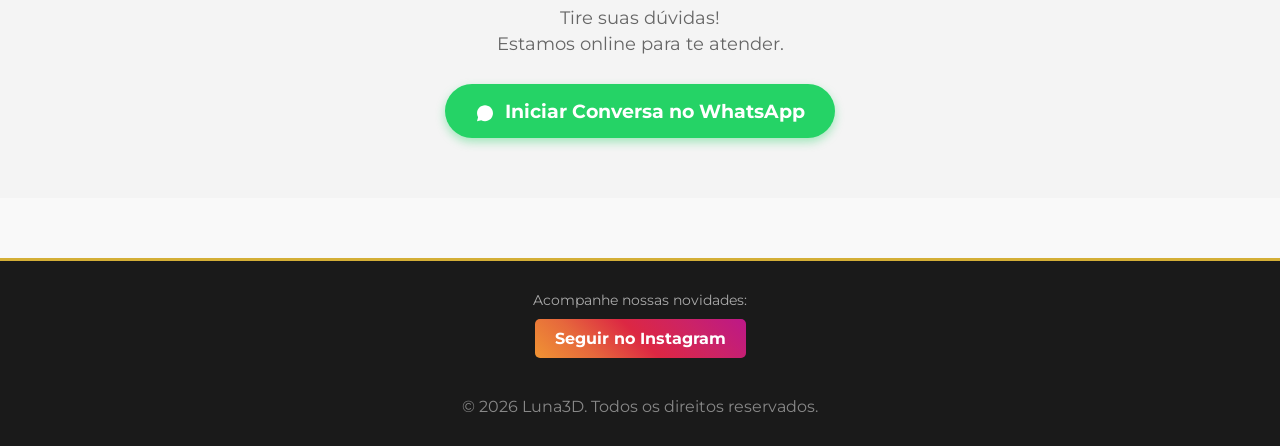
==== commit 54021b94: "Atualização 4.2.2026" ====
--- a/produtos.html
+++ b/produtos.html
@@ -40,6 +40,17 @@
                             <path d="M19.59 6.69a4.83 4.83 0 0 1-3.77-4.25V2h-3.45v13.67a2.89 2.89 0 0 1-5.2 1.74 2.89 2.89 0 0 1 2.31-4.64 2.93 2.93 0 0 1 .88.13V9.4a6.84 6.84 0 0 0-1-.05A6.33 6.33 0 0 0 5 20.1a6.34 6.34 0 0 0 10.86-4.43v-7a8.16 8.16 0 0 0 4.77 1.52v-3.4a4.85 4.85 0 0 1-1-.1z"/>
                         </svg>
                         TikTok
+                    </a>
+                </li>
+
+                <li>
+                    <a href="https://www.elo7.com.br/lojaluna3d" target="_blank" class="destaque-elo7">
+                        <svg width="20" height="20" viewBox="0 0 24 24" fill="none" stroke="currentColor" stroke-width="2" stroke-linecap="round" stroke-linejoin="round">
+                            <path d="M6 2L3 6v14a2 2 0 0 0 2 2h14a2 2 0 0 0 2-2V6l-3-4z"></path>
+                            <line x1="3" y1="6" x2="21" y2="6"></line>
+                            <path d="M16 10a4 4 0 0 1-8 0"></path>
+                        </svg>
+                        Elo7
                     </a>
                 </li>
 
@@ -181,6 +192,15 @@
                     TikTok Shop
                 </a>
 
+                <a href="https://www.elo7.com.br/lojaluna3d" target="_blank" class="btn-modal destaque-elo7">
+                    <svg width="20" height="20" viewBox="0 0 24 24" fill="none" stroke="currentColor" stroke-width="2" stroke-linecap="round" stroke-linejoin="round">
+                        <path d="M6 2L3 6v14a2 2 0 0 0 2 2h14a2 2 0 0 0 2-2V6l-3-4z"></path>
+                        <line x1="3" y1="6" x2="21" y2="6"></line>
+                        <path d="M16 10a4 4 0 0 1-8 0"></path>
+                    </svg>
+                    Elo7
+                </a>
+
                 <a id="btn-whats-modal" href="#" target="_blank" class="btn-modal destaque-whatsapp">
                     <svg width="20" height="20" viewBox="0 0 24 24" fill="currentColor" xmlns="http://www.w3.org/2000/svg"><path d="M12.031 6.172c-3.181 0-5.767 2.586-5.768 5.766-.001 1.298.38 2.27 1.019 3.287l-.711 2.592 2.654-.696c1.062.579 2.09 1.017 3.28 1.017 3.181 0 5.767-2.587 5.768-5.766.001-3.182-2.585-5.769-5.766-5.769zm9.554 6.168c0-5.28-4.29-9.57-9.57-9.57-5.28 0-9.57 4.29-9.57 9.57 0 1.686.439 3.312 1.272 4.755l-1.352 4.935 5.047-1.324c1.396.762 2.977 1.168 4.603 1.168 5.28 0 9.57-4.29 9.57-9.57z"/></svg>
                     WhatsApp
--- a/style.css
+++ b/style.css
@@ -4,24 +4,26 @@
 * {
     margin: 0;
     padding: 0;
-    box-sizing: border-box;
-    font-family: 'Montserrat', sans-serif; /* Fonte mais geométrica */
+    box-sizing: border-box; /* ESSENCIAL: Garante que padding não estoure a largura */
+    font-family: 'Montserrat', sans-serif;
 }
 
 body {
-    background-color: #f9f9f9; /* Fundo claro para destacar o produto */
+    background-color: #f9f9f9;
     color: #333;
+    overflow-x: hidden; /* SEGURANÇA: Impede scroll horizontal indesejado */
+    width: 100%;
 }
 
 /* === CABEÇALHO === */
 header {
-    background-color: #1a1a1a; /* Preto quase grafite */
+    background-color: #1a1a1a;
     color: white;
     padding: 1rem 2rem;
     display: flex;
     justify-content: space-between;
     align-items: center;
-    border-bottom: 3px solid #d4af37; /* Linha dourada na base do menu */
+    border-bottom: 3px solid #d4af37;
 }
 
 .logo-img {
@@ -38,7 +40,7 @@
 nav ul {
     list-style: none;
     display: flex;
-    gap: 15px; /* Ajuste leve para caber todos os itens */
+    gap: 15px;
     align-items: center; 
 }
 
@@ -113,7 +115,6 @@
 
 .vitrine-grid {
     display: grid;
-    /* auto-FILL preenche com espaços vazios e não estica o card */
     grid-template-columns: repeat(auto-fill, minmax(280px, 1fr));
     gap: 30px;
 }
@@ -173,16 +174,13 @@
     color: #d4af37;
 }
 
-/* === BOTÃO DESTAQUE CATÁLOGO (NOVO) === */
+/* === BOTÃO DESTAQUE CATÁLOGO === */
 .btn-catalogo-destaque {
     display: inline-flex;
     align-items: center;
     gap: 10px;
-    
-    /* Degradê Dourado Premium */
     background: linear-gradient(90deg, #d4af37 0%, #f1c40f 100%);
     color: #1a1a1a; 
-    
     padding: 15px 35px;
     border-radius: 50px;
     font-size: 1.1rem;
@@ -190,8 +188,6 @@
     text-decoration: none;
     text-transform: uppercase;
     letter-spacing: 1px;
-    
-    /* Sombra Dourada (Glow) */
     box-shadow: 0 5px 15px rgba(212, 175, 55, 0.4);
     transition: all 0.3s ease;
     border: 2px solid transparent; 
@@ -220,13 +216,11 @@
     border-top: 3px solid #d4af37;
 }
 
-/* === ESTILOS GERAIS DE BOTÕES (Header e Modal) === */
-
-/* Configuração Base para todos os botões destaque */
-.destaque-insta, .destaque-whatsapp, .destaque-ml, .destaque-shopee, .destaque-tiktok {
+/* === ESTILOS DE BOTÕES GERAIS === */
+.destaque-insta, .destaque-whatsapp, .destaque-ml, .destaque-shopee, .destaque-tiktok, .destaque-elo7 {
     display: inline-flex;
     align-items: center;
-    gap: 6px; /* Espaço entre ícone e texto */
+    gap: 6px;
     line-height: 1.2;
     padding: 5px 15px;
     border-radius: 20px;
@@ -235,270 +229,115 @@
     transition: all 0.3s;
 }
 
-/* -- Instagram -- */
-.destaque-insta {
-    border: 1px solid #E1306C;
-    color: #ffffff !important;
-}
-.destaque-insta:hover {
-    background: linear-gradient(45deg, #f09433 0%, #e6683c 25%, #dc2743 50%, #cc2366 75%, #bc1888 100%);
-    color: white !important;
-    border-color: transparent;
-    box-shadow: 0 0 15px rgba(225, 48, 108, 0.5); 
-    transform: translateY(-2px);
-}
-
-/* -- WhatsApp -- */
-.destaque-whatsapp {
-    border: 1px solid #25D366;
-    color: white !important;
-}
-.destaque-whatsapp:hover {
-    background-color: #25D366;
-    color: white !important;
-    box-shadow: 0 0 10px rgba(37, 211, 102, 0.5);
-    transform: translateY(-2px);
-}
-
-/* -- Mercado Livre -- */
-.destaque-ml {
-    border: 1px solid #ffe600;
-    color: #ffe600 !important;
-}
-.destaque-ml:hover {
-    background-color: #ffe600;
-    color: #2d3277 !important;
-    box-shadow: 0 0 10px rgba(255, 230, 0, 0.6);
-    transform: translateY(-2px);
-}
-
-/* -- Shopee -- */
-.destaque-shopee {
-    border: 1px solid #ee4d2d;
-    color: #ee4d2d !important;
-}
-.destaque-shopee:hover {
-    background-color: #ee4d2d;
-    color: white !important;
-    box-shadow: 0 0 10px rgba(238, 77, 45, 0.6);
-    transform: translateY(-2px);
-}
-
-/* -- TikTok -- */
-.destaque-tiktok {
-    border: 1px solid #fe2c55;
-    color: #fe2c55 !important;
-}
-.destaque-tiktok:hover {
-    background-color: #fe2c55;
-    color: white !important;
-    box-shadow: 0 0 10px rgba(254, 44, 85, 0.6);
-    transform: translateY(-2px);
-}
-
-
-/* Área Social do Rodapé */
-.social-area {
-    margin-bottom: 20px;
-}
-
-.social-area p {
-    margin-bottom: 10px;
-    font-size: 0.9rem;
-    color: #aaa;
-}
-
-/* Botão do Rodapé */
-.btn-insta-footer {
-    text-decoration: none;
-    background: linear-gradient(45deg, #f09433 0%, #e6683c 25%, #dc2743 50%, #cc2366 75%, #bc1888 100%); 
-    color: white;
-    padding: 10px 20px;
-    border-radius: 5px;
-    font-weight: bold;
-    display: inline-block;
-    transition: transform 0.2s;
-}
-
-.btn-insta-footer:hover {
-    transform: scale(1.05);
-    opacity: 0.9;
-}
-
-/* === SEÇÃO DE CONTATO === */
-.contato-container {
-    background-color: #f4f4f4;
-    text-align: center;
-    padding: 60px 20px;
-    border-top: 1px solid #ddd;
-}
-
-.contato-container h2 {
-    color: #1a1a1a;
-    margin-bottom: 10px;
-}
-
-.contato-container p {
-    color: #666;
-    margin-bottom: 5px;
-    font-size: 1.1rem;
-}
-
-/* O Botão Verde (Rodapé) */
-.btn-whatsapp-geral {
-    display: inline-block;
-    background-color: #25D366;
-    color: white;
-    text-decoration: none;
-    font-weight: bold;
-    font-size: 1.2rem;
-    padding: 15px 30px;
-    border-radius: 50px;
-    margin-top: 25px;
-    box-shadow: 0 4px 10px rgba(37, 211, 102, 0.4);
-    transition: transform 0.3s, box-shadow 0.3s;
-}
-
-.btn-whatsapp-geral:hover {
-    background-color: #1ebe57;
-    transform: translateY(-3px);
-    box-shadow: 0 6px 15px rgba(37, 211, 102, 0.6);
-}
-
-/* === FILTROS DE PRODUTOS === */
-.filtros-area {
-    text-align: center;
-    margin-bottom: 30px;
-    display: flex;
-    justify-content: center;
-    gap: 10px;
-    flex-wrap: wrap; /* Para não quebrar no celular */
-}
-
-.btn-filtro {
-    padding: 8px 20px;
-    border: 1px solid #d4af37;
-    background-color: transparent;
-    color: #1a1a1a;
-    font-weight: bold;
-    border-radius: 20px;
-    cursor: pointer;
-    transition: all 0.3s;
-    font-family: 'Montserrat', sans-serif;
-}
-
-.btn-filtro:hover {
-    background-color: #f1c40f;
-    transform: translateY(-2px);
-}
-
-/* Estilo para o botão que estiver selecionado */
-.btn-filtro.ativo {
-    background-color: #d4af37;
-    color: white;
-}
-
-/* === MODAL DE COMPRA (ESTILO GLOBAL) === */
-.modal-overlay {
-    display: none; /* Começa invisível */
-    position: fixed;
-    top: 0;
-    left: 0;
-    width: 100%;
-    height: 100%;
-    background-color: rgba(0, 0, 0, 0.7); /* Fundo preto transparente */
-    z-index: 1000; /* Fica por cima de tudo */
-    justify-content: center;
-    align-items: center;
-    animation: fadeIn 0.3s;
-}
-
-.modal-content {
-    background-color: rgb(51, 51, 51); /* Fundo Escuro */
-    padding: 30px;
-    border-radius: 15px;
-    width: 90%;
-    max-width: 400px; 
-    text-align: center;
-    position: relative;
-    box-shadow: 0 10px 25px rgba(0,0,0,0.5);
-    border: 2px solid #d4af37;
-}
-
-/* Ajuste de Texto para o Modal Escuro */
-.modal-content h3 {
-    color: #d4af37 !important; /* Título Dourado */
-}
-.modal-content p {
-    color: #ccc !important; /* Texto Cinza Claro */
-}
-
-/* Botão de Fechar (X) */
-.fechar-modal {
-    position: absolute;
-    top: 10px;
-    right: 15px;
-    font-size: 28px;
-    font-weight: bold;
-    color: #aaa;
-    cursor: pointer;
-    transition: color 0.2s;
-}
-
-.fechar-modal:hover {
-    color: #d4af37;
-}
-
-/* Lista de Botões no Modal */
-.lista-botoes-modal {
-    display: flex;
-    flex-direction: column;
-    gap: 15px;
-}
-
-/* Ajuste nos botões para ficarem largos dentro do modal */
-.btn-modal {
-    justify-content: center; /* Centraliza texto e ícone */
-    padding: 12px;
-    font-size: 1.1rem;
-}
-
-/* Animação suave */
-@keyframes fadeIn {
-    from {opacity: 0;}
-    to {opacity: 1;}
-}
-
-
-/* === AJUSTES PARA CELULAR (RESPONSIVIDADE) === */
-/* Atenção: Só coloque aqui o que for MUDAR no celular */
+/* Cores dos Botões */
+.destaque-insta { border: 1px solid #E1306C; color: #ffffff !important; }
+.destaque-insta:hover { background: linear-gradient(45deg, #f09433 0%, #e6683c 25%, #dc2743 50%, #cc2366 75%, #bc1888 100%); color: white !important; border-color: transparent; box-shadow: 0 0 15px rgba(225, 48, 108, 0.5); transform: translateY(-2px); }
+
+.destaque-whatsapp { border: 1px solid #25D366; color: white !important; }
+.destaque-whatsapp:hover { background-color: #25D366; color: white !important; box-shadow: 0 0 10px rgba(37, 211, 102, 0.5); transform: translateY(-2px); }
+
+.destaque-ml { border: 1px solid #ffe600; color: #ffe600 !important; }
+.destaque-ml:hover { background-color: #ffe600; color: #2d3277 !important; box-shadow: 0 0 10px rgba(255, 230, 0, 0.6); transform: translateY(-2px); }
+
+.destaque-shopee { border: 1px solid #ee4d2d; color: #ee4d2d !important; }
+.destaque-shopee:hover { background-color: #ee4d2d; color: white !important; box-shadow: 0 0 10px rgba(238, 77, 45, 0.6); transform: translateY(-2px); }
+
+/* TikTok (ATUALIZADO PARA BRANCO E PRETO) */
+.destaque-tiktok { 
+    border: 1px solid #ffffff; 
+    color: #ffffff !important; 
+}
+.destaque-tiktok:hover { 
+    background-color: #ffffff; 
+    color: #000000 !important; /* Texto Preto ao passar o mouse */
+    box-shadow: 0 0 10px rgba(255, 255, 255, 0.6); 
+    transform: translateY(-2px); 
+}
+
+/* Elo7 (Laranja e Branco) */
+.destaque-elo7 { border: 1px solid #FF7A00; color: #FF7A00 !important; }
+.destaque-elo7:hover { background-color: #FF7A00; color: white !important; box-shadow: 0 0 10px rgba(255, 122, 0, 0.6); transform: translateY(-2px); }
+
+/* Social Footer */
+.social-area { margin-bottom: 20px; }
+.social-area p { margin-bottom: 10px; font-size: 0.9rem; color: #aaa; }
+.btn-insta-footer { text-decoration: none; background: linear-gradient(45deg, #f09433 0%, #e6683c 25%, #dc2743 50%, #cc2366 75%, #bc1888 100%); color: white; padding: 10px 20px; border-radius: 5px; font-weight: bold; display: inline-block; transition: transform 0.2s; }
+.btn-insta-footer:hover { transform: scale(1.05); opacity: 0.9; }
+
+/* Contato Section */
+.contato-container { background-color: #f4f4f4; text-align: center; padding: 60px 20px; border-top: 1px solid #ddd; }
+.contato-container h2 { color: #1a1a1a; margin-bottom: 10px; }
+.contato-container p { color: #666; margin-bottom: 5px; font-size: 1.1rem; }
+.btn-whatsapp-geral { display: inline-block; background-color: #25D366; color: white; text-decoration: none; font-weight: bold; font-size: 1.2rem; padding: 15px 30px; border-radius: 50px; margin-top: 25px; box-shadow: 0 4px 10px rgba(37, 211, 102, 0.4); transition: transform 0.3s, box-shadow 0.3s; }
+.btn-whatsapp-geral:hover { background-color: #1ebe57; transform: translateY(-3px); box-shadow: 0 6px 15px rgba(37, 211, 102, 0.6); }
+
+/* Filtros */
+.filtros-area { text-align: center; margin-bottom: 30px; display: flex; justify-content: center; gap: 10px; flex-wrap: wrap; }
+.btn-filtro { padding: 8px 20px; border: 1px solid #d4af37; background-color: transparent; color: #1a1a1a; font-weight: bold; border-radius: 20px; cursor: pointer; transition: all 0.3s; font-family: 'Montserrat', sans-serif; }
+.btn-filtro:hover { background-color: #f1c40f; transform: translateY(-2px); }
+.btn-filtro.ativo { background-color: #d4af37; color: white; }
+
+/* === MODAL DE COMPRA === */
+.modal-overlay { display: none; position: fixed; top: 0; left: 0; width: 100%; height: 100%; background-color: rgba(0, 0, 0, 0.7); z-index: 1000; justify-content: center; align-items: center; animation: fadeIn 0.3s; }
+.modal-content { background-color: rgb(51, 51, 51); padding: 30px; border-radius: 15px; width: 90%; max-width: 400px; text-align: center; position: relative; box-shadow: 0 10px 25px rgba(0,0,0,0.5); border: 2px solid #d4af37; }
+.modal-content h3 { color: #d4af37 !important; }
+.modal-content p { color: #ccc !important; }
+.fechar-modal { position: absolute; top: 10px; right: 15px; font-size: 28px; font-weight: bold; color: #aaa; cursor: pointer; transition: color 0.2s; }
+.fechar-modal:hover { color: #d4af37; }
+.lista-botoes-modal { display: flex; flex-direction: column; gap: 15px; }
+.btn-modal { justify-content: center; padding: 12px; font-size: 1.1rem; }
+@keyframes fadeIn { from {opacity: 0;} to {opacity: 1;} }
+
+
+/* === AJUSTES PARA CELULAR (LAYOUT BLINDADO COM ELO7) === */
 @media (max-width: 768px) {
     
-    /* 1. Ajusta o Cabeçalho para ficar mais compacto */
     header {
-        flex-direction: column; /* Coloca logo em cima e menu embaixo */
+        flex-direction: column;
         padding: 1rem;
-        gap: 15px;
+        gap: 20px;
+        width: 100%;
     }
 
+    nav { width: 100%; }
+
     nav ul {
-        flex-wrap: wrap; /* Permite que os botões quebrem de linha sem bugar */
-        justify-content: center; /* Centraliza os botões */
-        gap: 10px; /* Diminui o espaço entre eles */
+        display: grid;
+        /* Mapa atualizado: TikTok e Elo7 juntos na linha 3 */
+        grid-template-areas: 
+            "link1 link2"
+            "ml shopee"
+            "tiktok elo7"
+            "instagram instagram"
+            "contato contato";
+        grid-template-columns: 1fr 1fr; 
+        gap: 12px;
+        width: 100%;
+        padding: 0;
     }
 
-    /* 2. Diminui o Banner para não ocupar a tela toda */
-    .hero {
-        padding: 80px 20px; /* Reduz de 150px para 80px */
+    /* Mapeando os itens para o novo mapa */
+    nav ul li:nth-child(1) { grid-area: link1; display: flex; justify-content: center; border-bottom: 1px solid #333; padding-bottom: 8px; }
+    nav ul li:nth-child(2) { grid-area: link2; display: flex; justify-content: center; border-bottom: 1px solid #333; padding-bottom: 8px; }
+    
+    nav ul li:nth-child(3) { grid-area: ml; }       
+    nav ul li:nth-child(4) { grid-area: shopee; }   
+    nav ul li:nth-child(5) { grid-area: tiktok; }   
+    nav ul li:nth-child(6) { grid-area: elo7; } /* Elo7 (item 6) */
+    
+    /* Instagram e Contato nos itens 7 e 8 */
+    nav ul li:nth-child(7) { grid-area: instagram; } 
+    nav ul li:nth-child(8) { grid-area: contato; }   
+    
+    /* Garante que os botões ocupem 100% da célula */
+    .destaque-ml, .destaque-shopee, .destaque-tiktok, .destaque-insta, .destaque-whatsapp, .destaque-elo7 {
+        width: 100%; 
+        justify-content: center;
+        height: 45px;
+        font-size: 0.9rem;
+        white-space: nowrap; 
     }
 
-    .hero h1 {
-        font-size: 2rem; /* Diminui a fonte do título */
-    }
-
-    /* 3. Ajusta os botões de filtro para ficarem mais fáceis de clicar */
-    .btn-filtro {
-        flex-grow: 1; /* Faz o botão esticar para preencher espaços vazios */
-        margin-bottom: 5px;
-    }
+    .hero { padding: 60px 20px; }
+    .hero h1 { font-size: 2rem; }
 }
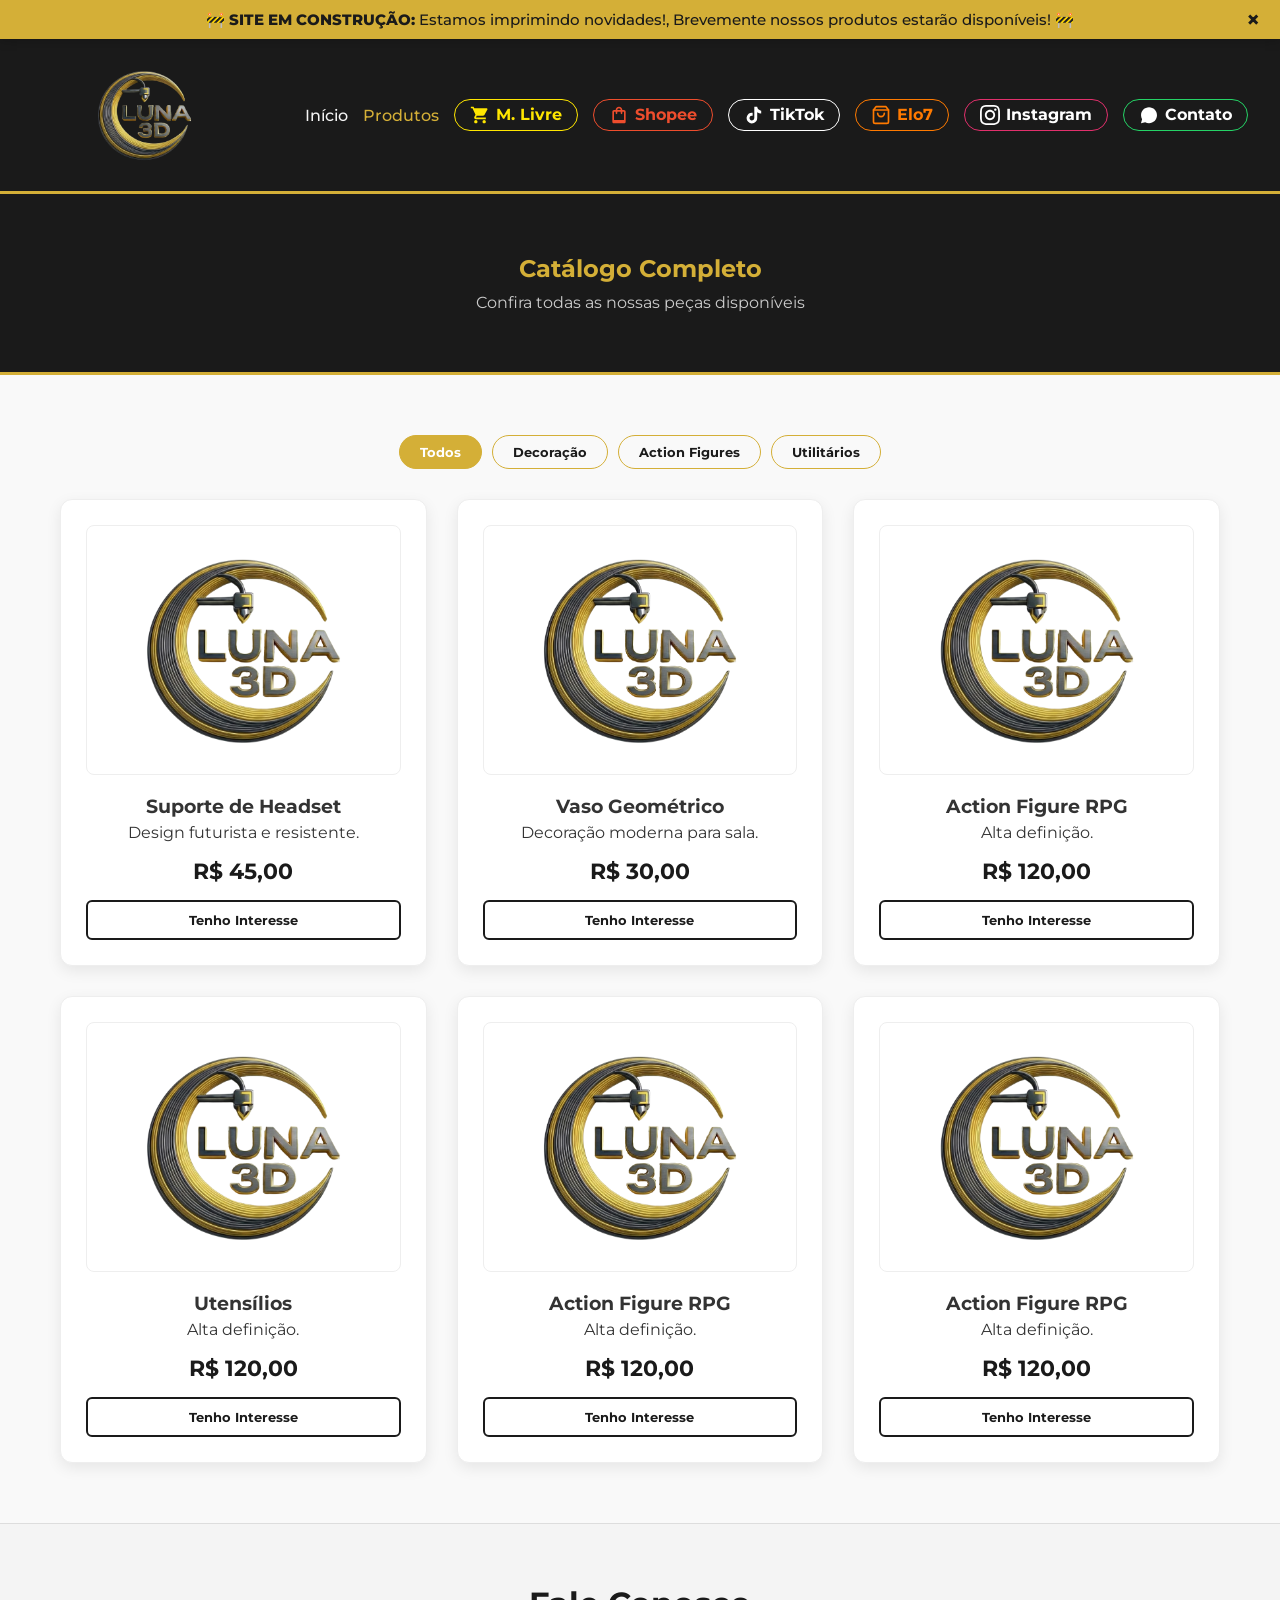
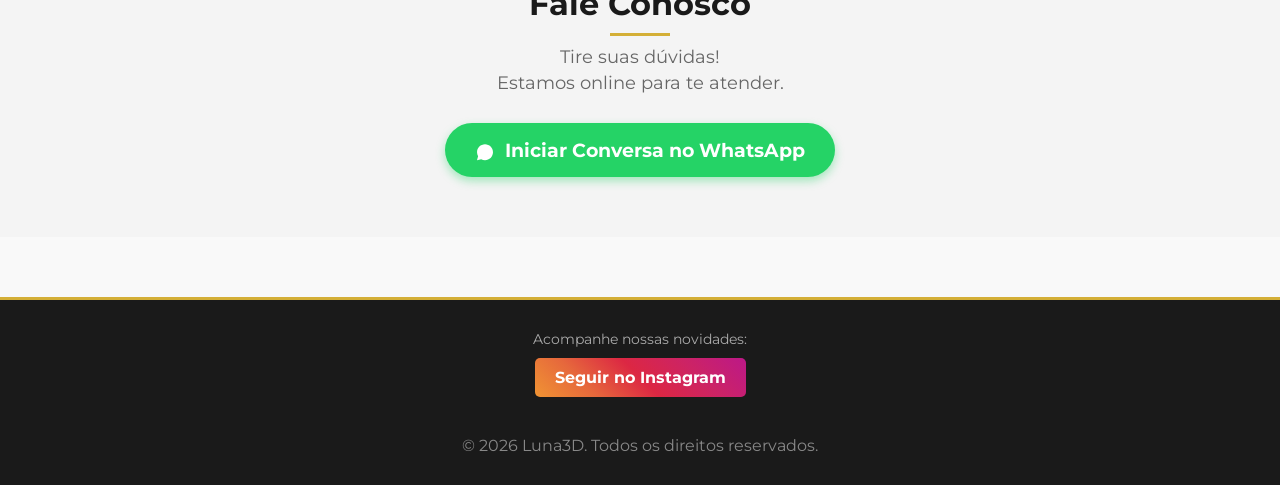
==== commit 6a750d29: "Site no ar" ====
--- a/produtos.html
+++ b/produtos.html
@@ -8,6 +8,11 @@
     <link rel="icon" href="favicon.png" type="image/png">
 </head>
 <body>
+    <div id="aviso-construcao" class="top-bar-aviso">
+        <p>🚧 <strong>Site em Construção:</strong> Estamos imprimindo novidades!, Brevemente nossos produtos estarão disponíveis! 🚧</p>
+        <span class="fechar-aviso" onclick="fecharAviso()">&times;</span>
+    </div>
+
 
     <header>
         <img src="logo.png" alt="Logo Luna3D" class="logo-img">
--- a/style.css
+++ b/style.css
@@ -13,6 +13,52 @@
     color: #333;
     overflow-x: hidden; /* SEGURANÇA: Impede scroll horizontal indesejado */
     width: 100%;
+}
+
+ /* === BARRA DE AVISO (Site em Construção) === */
+.top-bar-aviso {
+    background-color: #d4af37; /* Fundo Dourado para chamar atenção */
+    color: #1a1a1a; /* Texto Escuro para contraste */
+    text-align: center;
+    padding: 10px 20px;
+    font-size: 0.95rem;
+    font-weight: 500;
+    position: relative; /* Para o botão X se posicionar */
+    z-index: 9999; /* Fica acima de tudo */
+    box-shadow: 0 2px 10px rgba(0,0,0,0.2);
+    display: flex;
+    justify-content: center;
+    align-items: center;
+    gap: 15px;
+}
+
+.top-bar-aviso strong {
+    font-weight: 800;
+    text-transform: uppercase;
+}
+
+.fechar-aviso {
+    cursor: pointer;
+    font-size: 24px;
+    font-weight: bold;
+    line-height: 1;
+    color: #1a1a1a;
+    transition: opacity 0.2s;
+    position: absolute;
+    right: 20px; /* Fica no canto direito */
+}
+
+.fechar-aviso:hover {
+    opacity: 0.6;
+}
+
+/* Ajuste para celular: texto menor e mais espaço */
+@media (max-width: 768px) {
+    .top-bar-aviso {
+        font-size: 0.8rem;
+        padding: 10px 35px 10px 15px; /* Espaço extra na direita pro X não ficar em cima do texto */
+        text-align: left;
+    }
 }
 
 /* === CABEÇALHO === */
@@ -340,4 +386,6 @@
 
     .hero { padding: 60px 20px; }
     .hero h1 { font-size: 2rem; }
+
+   
 }
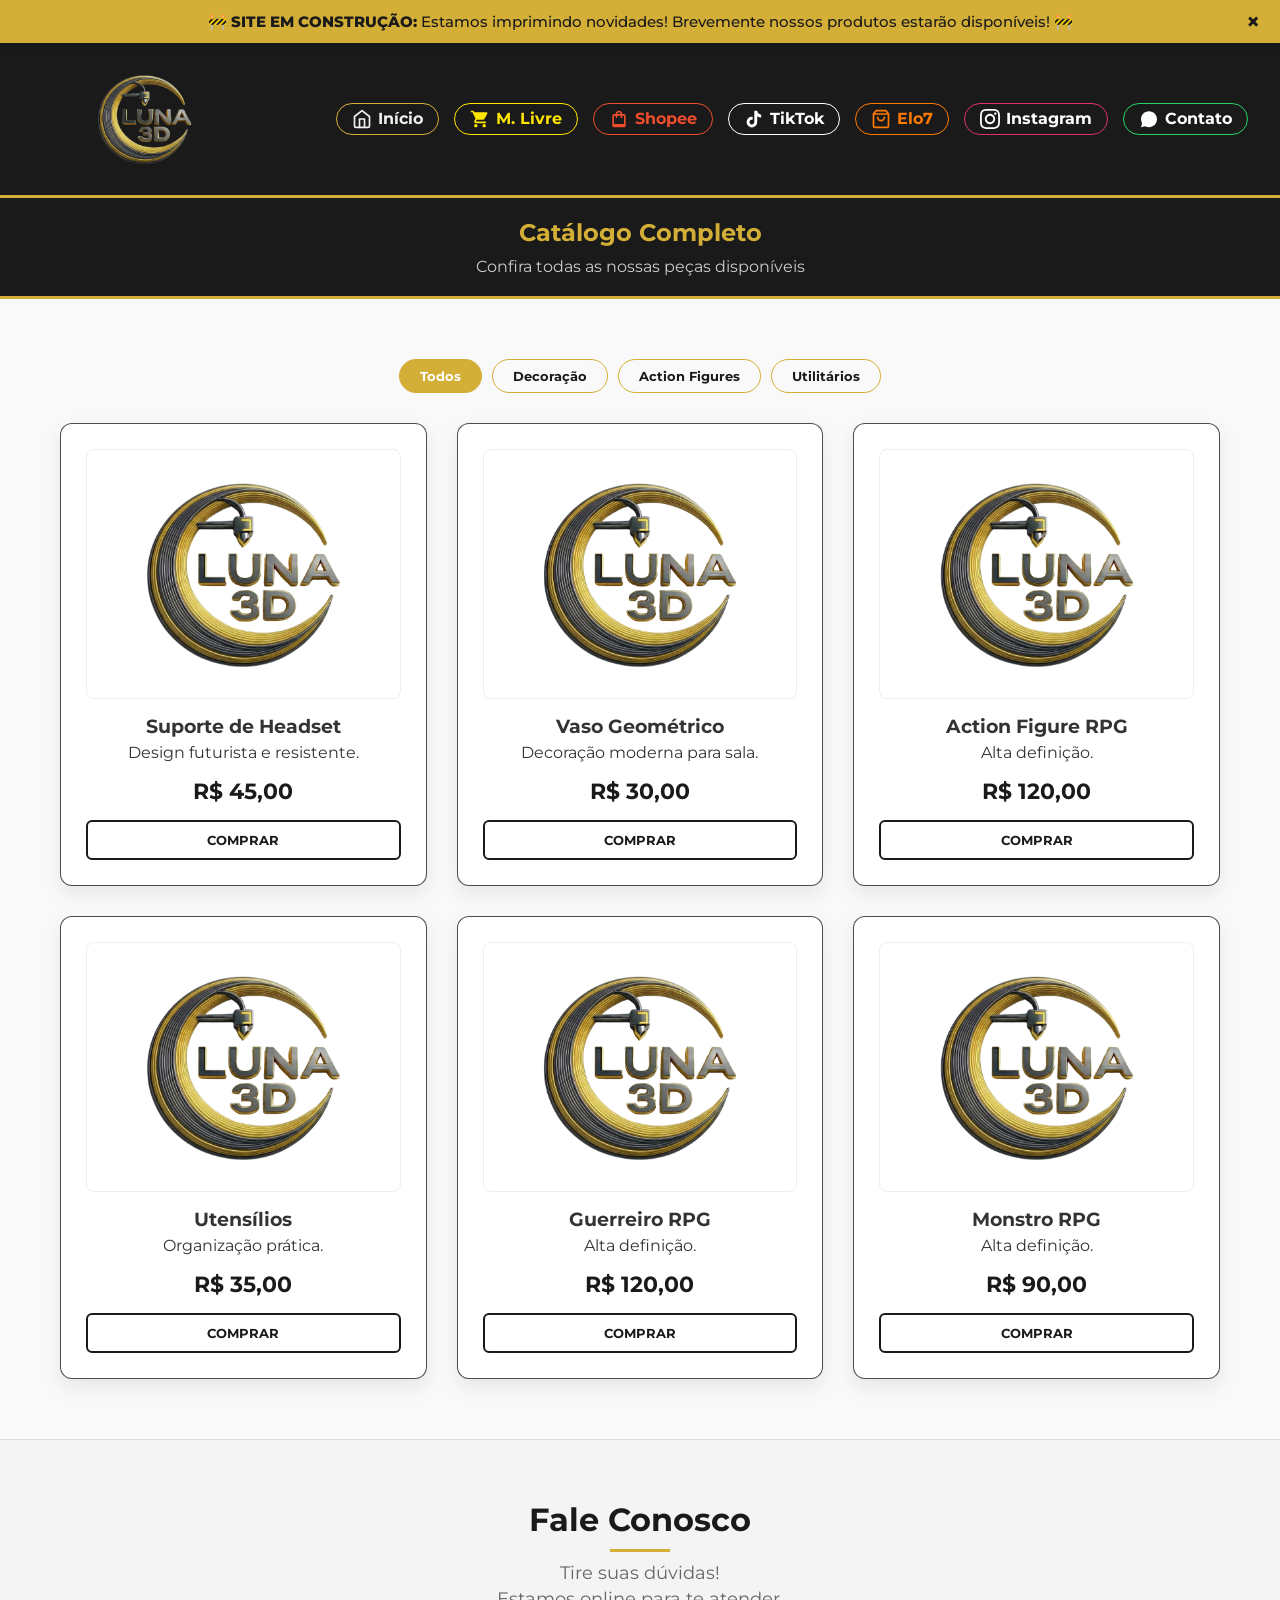
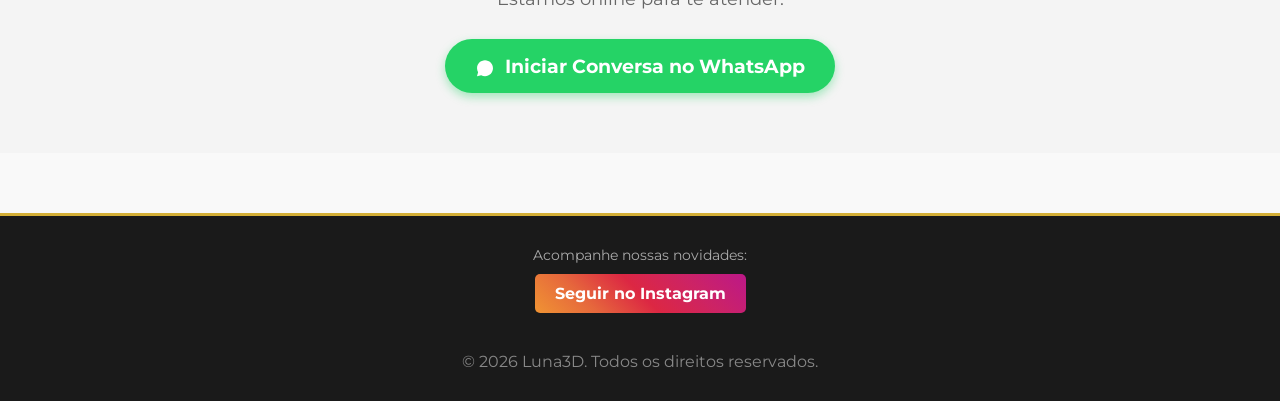
==== commit 32c9d5b4: "Atualizações 5.2.2026" ====
--- a/produtos.html
+++ b/produtos.html
@@ -8,42 +8,43 @@
     <link rel="icon" href="favicon.png" type="image/png">
 </head>
 <body>
+    
     <div id="aviso-construcao" class="top-bar-aviso">
-        <p>🚧 <strong>Site em Construção:</strong> Estamos imprimindo novidades!, Brevemente nossos produtos estarão disponíveis! 🚧</p>
-        <span class="fechar-aviso" onclick="fecharAviso()">&times;</span>
+        <p>🚧 <strong>Site em Construção:</strong> Estamos imprimindo novidades! Brevemente nossos produtos estarão disponíveis! 🚧</p>
+        <span id="btn-fechar-aviso" class="fechar-aviso">&times;</span>
     </div>
-
 
     <header>
         <img src="logo.png" alt="Logo Luna3D" class="logo-img">
         <nav>
             <ul>
-                <li><a href="index.html">Início</a></li>
-                <li><a href="#produtos" style="color: #d4af37;">Produtos</a></li>
+                <li>
+                    <a href="index.html" class="destaque-inicio">
+                        <svg width="20" height="20" viewBox="0 0 24 24" fill="none" stroke="currentColor" stroke-width="2" stroke-linecap="round" stroke-linejoin="round">
+                            <path d="M3 9l9-7 9 7v11a2 2 0 0 1-2 2H5a2 2 0 0 1-2-2z"></path>
+                            <polyline points="9 22 9 12 15 12 15 22"></polyline>
+                        </svg>
+                        Início
+                    </a>
+                </li>
                 
                 <li>
                     <a href="#" target="_blank" class="destaque-ml">
-                        <svg width="20" height="20" viewBox="0 0 24 24" fill="currentColor" xmlns="http://www.w3.org/2000/svg">
-                            <path d="M7 18c-1.1 0-1.99.9-1.99 2S5.9 22 7 22s2-.9 2-2-.9-2-2-2zM1 2v2h2l3.6 7.59-1.35 2.45c-.16.28-.25.61-.25.96 0 1.1.9 2 2 2h12v-2H7.42c-.14 0-.25-.11-.25-.25l.03-.12.9-1.63h7.45c.75 0 1.41-.41 1.75-1.03l3.58-6.49c.08-.14.12-.31.12-.48 0-.55-.45-1-1-1H5.21l-.94-2H1zm16 16c-1.1 0-1.99.9-1.99 2s.9 2 2 2 2-.9 2-2-.9-2-2-2z"/>
-                        </svg>
+                        <svg width="20" height="20" viewBox="0 0 24 24" fill="currentColor" xmlns="http://www.w3.org/2000/svg"><path d="M7 18c-1.1 0-1.99.9-1.99 2S5.9 22 7 22s2-.9 2-2-.9-2-2-2zM1 2v2h2l3.6 7.59-1.35 2.45c-.16.28-.25.61-.25.96 0 1.1.9 2 2 2h12v-2H7.42c-.14 0-.25-.11-.25-.25l.03-.12.9-1.63h7.45c.75 0 1.41-.41 1.75-1.03l3.58-6.49c.08-.14.12-.31.12-.48 0-.55-.45-1-1-1H5.21l-.94-2H1zm16 16c-1.1 0-1.99.9-1.99 2s.9 2 2 2 2-.9 2-2-.9-2-2-2z"/></svg>
                         M. Livre
                     </a>
                 </li>
 
                 <li>
                     <a href="https://shopee.com.br/shop/563052434" target="_blank" class="destaque-shopee">
-                        <svg width="20" height="20" viewBox="0 0 24 24" fill="currentColor" xmlns="http://www.w3.org/2000/svg">
-                            <path d="M18 6h-2c0-2.21-1.79-4-4-4S8 3.79 8 6H6c-1.1 0-2 .9-2 2v12c0 1.1.9 2 2 2h12c1.1 0 2-.9 2-2V8c0-1.1-.9-2-2-2zm-6-2c1.1 0 2 .9 2 2h-4c0-1.1.9-2 2-2zm6 14H6V8h2v2c0 .55.45 1 1 1s1-.45 1-1V8h4v2c0 .55.45 1 1 1s1-.45 1-1V8h2v10z"/>
-                        </svg>
+                        <svg width="20" height="20" viewBox="0 0 24 24" fill="currentColor" xmlns="http://www.w3.org/2000/svg"><path d="M18 6h-2c0-2.21-1.79-4-4-4S8 3.79 8 6H6c-1.1 0-2 .9-2 2v12c0 1.1.9 2 2 2h12c1.1 0 2-.9 2-2V8c0-1.1-.9-2-2-2zm-6-2c1.1 0 2 .9 2 2h-4c0-1.1.9-2 2-2zm6 14H6V8h2v2c0 .55.45 1 1 1s1-.45 1-1V8h4v2c0 .55.45 1 1 1s1-.45 1-1V8h2v10z"/></svg>
                         Shopee
                     </a>
                 </li>
 
                 <li>
                     <a href="#" target="_blank" class="destaque-tiktok">
-                        <svg width="20" height="20" viewBox="0 0 24 24" fill="currentColor" xmlns="http://www.w3.org/2000/svg">
-                            <path d="M19.59 6.69a4.83 4.83 0 0 1-3.77-4.25V2h-3.45v13.67a2.89 2.89 0 0 1-5.2 1.74 2.89 2.89 0 0 1 2.31-4.64 2.93 2.93 0 0 1 .88.13V9.4a6.84 6.84 0 0 0-1-.05A6.33 6.33 0 0 0 5 20.1a6.34 6.34 0 0 0 10.86-4.43v-7a8.16 8.16 0 0 0 4.77 1.52v-3.4a4.85 4.85 0 0 1-1-.1z"/>
-                        </svg>
+                        <svg width="20" height="20" viewBox="0 0 24 24" fill="currentColor" xmlns="http://www.w3.org/2000/svg"><path d="M19.59 6.69a4.83 4.83 0 0 1-3.77-4.25V2h-3.45v13.67a2.89 2.89 0 0 1-5.2 1.74 2.89 2.89 0 0 1 2.31-4.64 2.93 2.93 0 0 1 .88.13V9.4a6.84 6.84 0 0 0-1-.05A6.33 6.33 0 0 0 5 20.1a6.34 6.34 0 0 0 10.86-4.43v-7a8.16 8.16 0 0 0 4.77 1.52v-3.4a4.85 4.85 0 0 1-1-.1z"/></svg>
                         TikTok
                     </a>
                 </li>
@@ -58,31 +59,25 @@
                         Elo7
                     </a>
                 </li>
-
+                
                 <li>
                     <a href="https://instagram.com/lojaluna3d" target="_blank" class="destaque-insta">
-                        <svg width="20" height="20" viewBox="0 0 24 24" fill="currentColor" xmlns="http://www.w3.org/2000/svg">
-                            <path d="M12 2.163c3.204 0 3.584.012 4.85.07 3.252.148 4.771 1.691 4.919 4.919.058 1.265.069 1.645.069 4.849 0 3.205-.012 3.584-.069 4.849-.149 3.225-1.664 4.771-4.919 4.919-1.266.058-1.644.07-4.85.07-3.204 0-3.584-.012-4.849-.07-3.26-.149-4.771-1.699-4.919-4.92-.058-1.265-.07-1.644-.07-4.849 0-3.204.013-3.583.07-4.849.149-3.227 1.664-4.771 4.919-4.919 1.266-.057 1.645-.069 4.849-.069zm0-2.163c-3.259 0-3.667.014-4.947.072-4.358.2-6.78 2.618-6.98 6.98-.059 1.281-.073 1.689-.073 4.948 0 3.259.014 3.668.072 4.948.2 4.358 2.618 6.78 6.98 6.98 1.281.058 1.689.072 4.948.072 3.259 0 3.668-.014 4.948-.072 4.36-.201 6.78-2.618 6.98-6.98.058-1.28.072-1.689.072-4.948 0-3.259-.014-3.667-.072-4.947-.2-4.358-2.618-6.78-6.98-6.98-1.281-.059-1.69-.073-4.949-.073zm0 5.838c-3.403 0-6.162 2.759-6.162 6.162s2.759 6.163 6.162 6.163 6.162-2.759 6.162-6.163c0-3.403-2.759-6.162-6.162-6.162zm0 10.162c-2.209 0-4-1.79-4-4 0-2.209 1.791-4 4-4s4 1.791 4 4c0 2.21-1.791 4-4 4zm6.406-11.845c-.796 0-1.441.645-1.441 1.44s.645 1.44 1.441 1.44c.795 0 1.439-.645 1.439-1.44s-.644-1.44-1.439-1.44z"/>
-                        </svg>
+                        <svg width="20" height="20" viewBox="0 0 24 24" fill="currentColor" xmlns="http://www.w3.org/2000/svg"><path d="M12 2.163c3.204 0 3.584.012 4.85.07 3.252.148 4.771 1.691 4.919 4.919.058 1.265.069 1.645.069 4.849 0 3.205-.012 3.584-.069 4.849-.149 3.225-1.664 4.771-4.919 4.919-1.266.058-1.644.07-4.85.07-3.204 0-3.584-.012-4.849-.07-3.26-.149-4.771-1.699-4.919-4.92-.058-1.265-.07-1.644-.07-4.849 0-3.204.013-3.583.07-4.849.149-3.227 1.664-4.771 4.919-4.919 1.266-.057 1.645-.069 4.849-.069zm0-2.163c-3.259 0-3.667.014-4.947.072-4.358.2-6.78 2.618-6.98 6.98-.059 1.281-.073 1.689-.073 4.948 0 3.259.014 3.668.072 4.948.2 4.358 2.618 6.78 6.98 6.98 1.281.058 1.689.072 4.948.072 3.259 0 3.668-.014 4.948-.072 4.36-.201 6.78-2.618 6.98-6.98.058-1.28.072-1.689.072-4.948 0-3.259-.014-3.667-.072-4.947-.2-4.358-2.618-6.78-6.98-6.98-1.281-.059-1.69-.073-4.949-.073zm0 5.838c-3.403 0-6.162 2.759-6.162 6.162s2.759 6.163 6.162 6.163 6.162-2.759 6.162-6.163c0-3.403-2.759-6.162-6.162-6.162zm0 10.162c-2.209 0-4-1.79-4-4 0-2.209 1.791-4 4-4s4 1.791 4 4c0 2.21-1.791 4-4 4zm6.406-11.845c-.796 0-1.441.645-1.441 1.44s.645 1.44 1.441 1.44c.795 0 1.439-.645 1.439-1.44s-.644-1.44-1.439-1.44z"/></svg>
                         Instagram
                     </a>
                 </li>
-                
+
                 <li>
                     <a href="https://wa.me/5524999999999" target="_blank" class="destaque-whatsapp">
-                        <svg width="20" height="20" viewBox="0 0 24 24" fill="currentColor" xmlns="http://www.w3.org/2000/svg">
-                            <path d="M12.031 6.172c-3.181 0-5.767 2.586-5.768 5.766-.001 1.298.38 2.27 1.019 3.287l-.711 2.592 2.654-.696c1.062.579 2.09 1.017 3.28 1.017 3.181 0 5.767-2.587 5.768-5.766.001-3.182-2.585-5.769-5.766-5.769zm9.554 6.168c0-5.28-4.29-9.57-9.57-9.57-5.28 0-9.57 4.29-9.57 9.57 0 1.686.439 3.312 1.272 4.755l-1.352 4.935 5.047-1.324c1.396.762 2.977 1.168 4.603 1.168 5.28 0 9.57-4.29 9.57-9.57z"/>
-                        </svg>
+                        <svg width="20" height="20" viewBox="0 0 24 24" fill="currentColor" xmlns="http://www.w3.org/2000/svg"><path d="M12.031 6.172c-3.181 0-5.767 2.586-5.768 5.766-.001 1.298.38 2.27 1.019 3.287l-.711 2.592 2.654-.696c1.062.579 2.09 1.017 3.28 1.017 3.181 0 5.767-2.587 5.768-5.766.001-3.182-2.585-5.769-5.766-5.769zm9.554 6.168c0-5.28-4.29-9.57-9.57-9.57-5.28 0-9.57 4.29-9.57 9.57 0 1.686.439 3.312 1.272 4.755l-1.352 4.935 5.047-1.324c1.396.762 2.977 1.168 4.603 1.168 5.28 0 9.57-4.29 9.57-9.57z"/></svg>
                         Contato
                     </a>
                 </li>
-                
-                
             </ul>
         </nav>
     </header>
 
-    <section style="background-color: #1a1a1a; color: #d4af37; padding: 60px 20px; text-align: center; border-bottom: 3px solid #d4af37;">
+    <section style="background-color: #1a1a1a; color: #d4af37; padding: 20px 20px; text-align: center; border-bottom: 3px solid #d4af37;">
         <h1>Catálogo Completo</h1>
         <p style="color: #ccc; margin-top: 10px;">Confira todas as nossas peças disponíveis</p>
     </section>
@@ -98,52 +93,132 @@
 
         <div class="vitrine-grid">
             
-            <div class="card-produto" data-categoria="utilitarios">
-                <img src="imagens/img1.png" alt="Suporte de Headset" class="foto-produto">
+            <div class="card-produto" 
+                 data-categoria="utilitarios"
+                 data-descricao="Suporte de alta resistência para headsets. Mantém seu setup organizado e estiloso. Feito em PLA Premium." 
+                 data-dimensoes="Altura: 22cm | Base: 15cm"
+                 data-imagens="imagens/img1.png,imagens/img2.png,imagens/img3.png">
+                
+                <div class="container-foto trigger-detalhe">
+                    <img src="imagens/img1.png" alt="Suporte de Headset">
+                    <div class="overlay-detalhes">
+                        <div class="btn-ver-detalhes">
+                            <svg width="18" height="18" viewBox="0 0 24 24" fill="none" stroke="currentColor" stroke-width="2" stroke-linecap="round" stroke-linejoin="round"><path d="M1 12s4-8 11-8 11 8 11 8-4 8-11 8-11-8-11-8z"></path><circle cx="12" cy="12" r="3"></circle></svg>
+                            <span>Ver Detalhes</span>
+                        </div>
+                    </div>
+                </div>
+                
                 <h3>Suporte de Headset</h3>
                 <p>Design futurista e resistente.</p>
                 <span class="preco">R$ 45,00</span>
-                <button class="btn-comprar">Tenho Interesse</button>
-            </div>
-
-            <div class="card-produto" data-categoria="decoracao">
-                <img src="imagens/img2.png" alt="Vaso Geométrico" class="foto-produto">
+                <button class="btn-comprar">COMPRAR</button>
+            </div>
+
+            <div class="card-produto" 
+                 data-categoria="decoracao"
+                 data-descricao="Vaso decorativo com design low-poly moderno. Ideal para suculentas e ambientes internos." 
+                 data-dimensoes="Altura: 12cm | Diâmetro: 10cm"
+                 data-imagens="imagens/img2.png,imagens/img1.png">
+                
+                <div class="container-foto trigger-detalhe">
+                    <img src="imagens/img2.png" alt="Vaso Geométrico">
+                    <div class="overlay-detalhes">
+                        <div class="btn-ver-detalhes">
+                            <svg width="18" height="18" viewBox="0 0 24 24" fill="none" stroke="currentColor" stroke-width="2" stroke-linecap="round" stroke-linejoin="round"><path d="M1 12s4-8 11-8 11 8 11 8-4 8-11 8-11-8-11-8z"></path><circle cx="12" cy="12" r="3"></circle></svg>
+                            <span>Ver Detalhes</span>
+                        </div>
+                    </div>
+                </div>
+                
                 <h3>Vaso Geométrico</h3>
                 <p>Decoração moderna para sala.</p>
                 <span class="preco">R$ 30,00</span>
-                <button class="btn-comprar">Tenho Interesse</button>
-            </div>
-
-            <div class="card-produto" data-categoria="action">
-                <img src="imagens/img3.png" alt="Action Figure RPG" class="foto-produto">
+                <button class="btn-comprar">COMPRAR</button>
+            </div>
+
+            <div class="card-produto" 
+                 data-categoria="action"
+                 data-descricao="Miniatura detalhada para RPG de mesa ou coleção. Impressão de alta resolução em resina ou PLA." 
+                 data-dimensoes="Escala: 1/10 | Altura: 18cm">
+                
+                <div class="container-foto trigger-detalhe">
+                    <img src="imagens/img3.png" alt="Action Figure RPG">
+                    <div class="overlay-detalhes">
+                        <div class="btn-ver-detalhes">
+                            <svg width="18" height="18" viewBox="0 0 24 24" fill="none" stroke="currentColor" stroke-width="2" stroke-linecap="round" stroke-linejoin="round"><path d="M1 12s4-8 11-8 11 8 11 8-4 8-11 8-11-8-11-8z"></path><circle cx="12" cy="12" r="3"></circle></svg>
+                            <span>Ver Detalhes</span>
+                        </div>
+                    </div>
+                </div>
+                
                 <h3>Action Figure RPG</h3>
                 <p>Alta definição.</p>
                 <span class="preco">R$ 120,00</span>
-                <button class="btn-comprar">Tenho Interesse</button>
-            </div>
-
-            <div class="card-produto" data-categoria="utilitarios">
-                <img src="imagens/img3.png" alt="Utensílios" class="foto-produto">
+                <button class="btn-comprar">COMPRAR</button>
+            </div>
+
+            <div class="card-produto" 
+                 data-categoria="utilitarios"
+                 data-descricao="Organizador de mesa prático para canetas e acessórios." 
+                 data-dimensoes="Altura: 10cm | Largura: 8cm">
+                
+                <div class="container-foto trigger-detalhe">
+                    <img src="imagens/img3.png" alt="Utensílios">
+                    <div class="overlay-detalhes">
+                        <div class="btn-ver-detalhes">
+                            <svg width="18" height="18" viewBox="0 0 24 24" fill="none" stroke="currentColor" stroke-width="2" stroke-linecap="round" stroke-linejoin="round"><path d="M1 12s4-8 11-8 11 8 11 8-4 8-11 8-11-8-11-8z"></path><circle cx="12" cy="12" r="3"></circle></svg>
+                            <span>Ver Detalhes</span>
+                        </div>
+                    </div>
+                </div>
+                
                 <h3>Utensílios</h3>
+                <p>Organização prática.</p>
+                <span class="preco">R$ 35,00</span>
+                <button class="btn-comprar">COMPRAR</button>
+            </div>
+            
+            <div class="card-produto" 
+                 data-categoria="action"
+                 data-descricao="Figura de ação customizável. Perfeita para pintura." 
+                 data-dimensoes="Altura: 20cm">
+                
+                <div class="container-foto trigger-detalhe">
+                    <img src="imagens/img3.png" alt="Guerreiro RPG">
+                    <div class="overlay-detalhes">
+                        <div class="btn-ver-detalhes">
+                            <svg width="18" height="18" viewBox="0 0 24 24" fill="none" stroke="currentColor" stroke-width="2" stroke-linecap="round" stroke-linejoin="round"><path d="M1 12s4-8 11-8 11 8 11 8-4 8-11 8-11-8-11-8z"></path><circle cx="12" cy="12" r="3"></circle></svg>
+                            <span>Ver Detalhes</span>
+                        </div>
+                    </div>
+                </div>
+                
+                <h3>Guerreiro RPG</h3>
                 <p>Alta definição.</p>
                 <span class="preco">R$ 120,00</span>
-                <button class="btn-comprar">Tenho Interesse</button>
-            </div>
-            
-            <div class="card-produto" data-categoria="action">
-                <img src="imagens/img3.png" alt="Action Figure RPG" class="foto-produto">
-                <h3>Action Figure RPG</h3>
+                <button class="btn-comprar">COMPRAR</button>
+            </div>
+
+            <div class="card-produto" 
+                 data-categoria="action"
+                 data-descricao="Monstro clássico para campanhas de RPG." 
+                 data-dimensoes="Altura: 15cm | Base: 5cm">
+                
+                <div class="container-foto trigger-detalhe">
+                    <img src="imagens/img3.png" alt="Monstro RPG">
+                    <div class="overlay-detalhes">
+                        <div class="btn-ver-detalhes">
+                            <svg width="18" height="18" viewBox="0 0 24 24" fill="none" stroke="currentColor" stroke-width="2" stroke-linecap="round" stroke-linejoin="round"><path d="M1 12s4-8 11-8 11 8 11 8-4 8-11 8-11-8-11-8z"></path><circle cx="12" cy="12" r="3"></circle></svg>
+                            <span>Ver Detalhes</span>
+                        </div>
+                    </div>
+                </div>
+                
+                <h3>Monstro RPG</h3>
                 <p>Alta definição.</p>
-                <span class="preco">R$ 120,00</span>
-                <button class="btn-comprar">Tenho Interesse</button>
-            </div>
-
-            <div class="card-produto" data-categoria="action">
-                <img src="imagens/img3.png" alt="Action Figure RPG" class="foto-produto">
-                <h3>Action Figure RPG</h3>
-                <p>Alta definição.</p>
-                <span class="preco">R$ 120,00</span>
-                <button class="btn-comprar">Tenho Interesse</button>
+                <span class="preco">R$ 90,00</span>
+                <button class="btn-comprar">COMPRAR</button>
             </div>
 
         </div>
@@ -181,7 +256,6 @@
             <p id="produto-titulo-modal" style="color: #ffffff; margin-bottom: 25px; font-weight: bold;">Produto Selecionado</p>
 
             <div class="lista-botoes-modal">
-                
                 <a href="https://shopee.com.br/shop/563052434" target="_blank" class="btn-modal destaque-shopee">
                     <svg width="20" height="20" viewBox="0 0 24 24" fill="currentColor" xmlns="http://www.w3.org/2000/svg"><path d="M18 6h-2c0-2.21-1.79-4-4-4S8 3.79 8 6H6c-1.1 0-2 .9-2 2v12c0 1.1.9 2 2 2h12c1.1 0 2-.9 2-2V8c0-1.1-.9-2-2-2zm-6-2c1.1 0 2 .9 2 2h-4c0-1.1.9-2 2-2zm6 14H6V8h2v2c0 .55.45 1 1 1s1-.45 1-1V8h4v2c0 .55.45 1 1 1s1-.45 1-1V8h2v10z"/></svg>
                     Shopee
@@ -210,7 +284,43 @@
                     <svg width="20" height="20" viewBox="0 0 24 24" fill="currentColor" xmlns="http://www.w3.org/2000/svg"><path d="M12.031 6.172c-3.181 0-5.767 2.586-5.768 5.766-.001 1.298.38 2.27 1.019 3.287l-.711 2.592 2.654-.696c1.062.579 2.09 1.017 3.28 1.017 3.181 0 5.767-2.587 5.768-5.766.001-3.182-2.585-5.769-5.766-5.769zm9.554 6.168c0-5.28-4.29-9.57-9.57-9.57-5.28 0-9.57 4.29-9.57 9.57 0 1.686.439 3.312 1.272 4.755l-1.352 4.935 5.047-1.324c1.396.762 2.977 1.168 4.603 1.168 5.28 0 9.57-4.29 9.57-9.57z"/></svg>
                     WhatsApp
                 </a>
-
+            </div>
+        </div>
+    </div>
+
+    <div id="modal-detalhes" class="modal-overlay">
+        <div class="modal-content modal-large">
+            <span class="fechar-modal" onclick="fecharModalDetalhes()">&times;</span>
+            
+            <div class="detalhes-grid">
+                <div class="detalhes-foto-container">
+                    <button class="nav-btn prev" id="btn-prev-img">
+                        <svg width="24" height="24" viewBox="0 0 24 24" fill="none" stroke="currentColor" stroke-width="2" stroke-linecap="round" stroke-linejoin="round"><polyline points="15 18 9 12 15 6"></polyline></svg>
+                    </button>
+
+                    <img id="detalhe-img" src="" alt="Produto">
+
+                    <button class="nav-btn next" id="btn-next-img">
+                        <svg width="24" height="24" viewBox="0 0 24 24" fill="none" stroke="currentColor" stroke-width="2" stroke-linecap="round" stroke-linejoin="round"><polyline points="9 18 15 12 9 6"></polyline></svg>
+                    </button>
+                </div>
+
+                <div class="detalhes-info">
+                    <h3 id="detalhe-titulo">Nome do Produto</h3>
+                    <p class="detalhe-preco" id="detalhe-preco">R$ 00,00</p>
+                    
+                    <div class="separador-dourado"></div>
+
+                    <h4>Descrição</h4>
+                    <p id="detalhe-descricao">Descrição completa aqui...</p>
+
+                    <h4>Dimensões</h4>
+                    <p id="detalhe-dimensoes" class="tag-dimensao">00cm x 00cm</p>
+
+                    <button id="btn-comprar-detalhe" class="btn-whatsapp-geral" style="margin-top: 20px; width: 100%; font-size: 1rem; cursor: pointer; border: none;">
+                        COMPRAR
+                    </button>
+                </div>
             </div>
         </div>
     </div>
--- a/style.css
+++ b/style.css
@@ -4,32 +4,33 @@
 * {
     margin: 0;
     padding: 0;
-    box-sizing: border-box; /* ESSENCIAL: Garante que padding não estoure a largura */
+    box-sizing: border-box; 
     font-family: 'Montserrat', sans-serif;
 }
 
 body {
     background-color: #f9f9f9;
     color: #333;
-    overflow-x: hidden; /* SEGURANÇA: Impede scroll horizontal indesejado */
+    overflow-x: hidden; 
     width: 100%;
 }
 
- /* === BARRA DE AVISO (Site em Construção) === */
+/* === BARRA DE AVISO (Site em Construção) === */
 .top-bar-aviso {
-    background-color: #d4af37; /* Fundo Dourado para chamar atenção */
-    color: #1a1a1a; /* Texto Escuro para contraste */
+    background-color: #d4af37 !important;
+    color: #1a1a1a !important;
     text-align: center;
-    padding: 10px 20px;
+    padding: 12px 20px;
     font-size: 0.95rem;
     font-weight: 500;
-    position: relative; /* Para o botão X se posicionar */
-    z-index: 9999; /* Fica acima de tudo */
+    position: relative;
+    z-index: 9999;
     box-shadow: 0 2px 10px rgba(0,0,0,0.2);
     display: flex;
     justify-content: center;
     align-items: center;
     gap: 15px;
+    width: 100%;
 }
 
 .top-bar-aviso strong {
@@ -45,20 +46,11 @@
     color: #1a1a1a;
     transition: opacity 0.2s;
     position: absolute;
-    right: 20px; /* Fica no canto direito */
+    right: 20px;
 }
 
 .fechar-aviso:hover {
     opacity: 0.6;
-}
-
-/* Ajuste para celular: texto menor e mais espaço */
-@media (max-width: 768px) {
-    .top-bar-aviso {
-        font-size: 0.8rem;
-        padding: 10px 35px 10px 15px; /* Espaço extra na direita pro X não ficar em cima do texto */
-        text-align: left;
-    }
 }
 
 /* === CABEÇALHO === */
@@ -135,7 +127,7 @@
     transform: scale(1.05);
 }
 
-/* === VITRINE === */
+/* === VITRINE (GERAL) === */
 .container {
     max-width: 1200px;
     margin: 0 auto;
@@ -159,35 +151,92 @@
     margin: 10px auto 0;
 }
 
+/* Grid Padrão (Usado no Catálogo) */
 .vitrine-grid {
     display: grid;
     grid-template-columns: repeat(auto-fill, minmax(280px, 1fr));
     gap: 30px;
 }
 
-/* === CARTÃO DO PRODUTO === */
+/* === CARROSSEL DE DESTAQUES (HOME) === */
+.carrossel-destaques-wrapper {
+    position: relative;
+    max-width: 1200px;
+    margin: 0 auto;
+    padding: 0 20px;
+}
+
+.carrossel-track {
+    display: flex;
+    gap: 30px;
+    overflow-x: auto;
+    scroll-behavior: smooth;
+    padding: 20px 5px;
+    
+    /* Esconder scrollbar */
+    scrollbar-width: none; 
+}
+
+.carrossel-track::-webkit-scrollbar {
+    display: none;
+}
+
+.carrossel-item {
+    min-width: 300px;
+    max-width: 300px;
+    flex: 0 0 auto;
+}
+
+/* Botões de Navegação do Destaque */
+.nav-destaque {
+    position: absolute;
+    top: 50%;
+    transform: translateY(-50%);
+    background-color: #1a1a1a;
+    color: #d4af37;
+    border: 1px solid #d4af37;
+    border-radius: 50%;
+    width: 45px;
+    height: 45px;
+    cursor: pointer;
+    display: flex;
+    justify-content: center;
+    align-items: center;
+    transition: all 0.3s ease;
+    z-index: 10;
+    box-shadow: 0 4px 10px rgba(0,0,0,0.3);
+}
+
+.nav-destaque:hover {
+    background-color: #d4af37;
+    color: #1a1a1a;
+    transform: translateY(-50%) scale(1.1);
+}
+
+.nav-destaque.prev { left: -20px; }
+.nav-destaque.next { right: -20px; }
+
+
+/* === CARTÃO DO PRODUTO (ATUALIZADO COM BORDA PRETA) === */
 .card-produto {
     background: white;
     padding: 25px;
     border-radius: 12px;
-    box-shadow: 0 5px 15px rgba(0,0,0,0.08);
+    
+    /* Sombra mais marcada */
+    box-shadow: 0 8px 20px rgba(0,0,0,0.08); 
+    
     text-align: center;
-    transition: transform 0.3s ease;
-    border: 1px solid #eee;
+    transition: transform 0.3s ease, border-color 0.3s, box-shadow 0.3s;
+    
+    /* === AQUI ESTÁ A BORDA PRETA SUAVE === */
+    border: 1px solid rgba(0, 0, 0, 0.7);
 }
 
 .card-produto:hover {
     transform: translateY(-10px);
-    border-color: #d4af37;
-}
-
-.foto-produto {
-    width: 100%;
-    height: 250px;
-    object-fit: cover;
-    border-radius: 8px;
-    margin-bottom: 15px;
-    border: 1px solid #eee;
+    border-color: #d4af37; /* Vira dourada no hover */
+    box-shadow: 0 12px 25px rgba(212, 175, 55, 0.15);
 }
 
 h3 {
@@ -220,7 +269,72 @@
     color: #d4af37;
 }
 
-/* === BOTÃO DESTAQUE CATÁLOGO === */
+/* === EFEITO HOVER NA FOTO DO PRODUTO (OVERLAY) === */
+.container-foto {
+    position: relative;
+    width: 100%;
+    height: 250px;
+    margin-bottom: 15px;
+    border-radius: 8px;
+    overflow: hidden; 
+    border: 1px solid #eee;
+}
+
+.container-foto img {
+    width: 100%;
+    height: 100%;
+    object-fit: cover;
+    transition: transform 0.5s ease;
+    display: block;
+}
+
+.overlay-detalhes {
+    position: absolute;
+    top: 0;
+    left: 0;
+    width: 100%;
+    height: 100%;
+    background-color: rgba(0, 0, 0, 0.4);
+    display: flex;
+    justify-content: center;
+    align-items: center;
+    opacity: 0;
+    transition: opacity 0.3s ease;
+    cursor: pointer;
+}
+
+.btn-ver-detalhes {
+    background-color: rgba(212, 175, 55, 0.9);
+    color: #1a1a1a;
+    padding: 8px 15px;
+    border-radius: 20px;
+    font-size: 0.9rem;
+    font-weight: bold;
+    display: flex;
+    align-items: center;
+    gap: 5px;
+    transform: translateY(20px);
+    transition: transform 0.3s ease;
+}
+
+.container-foto:hover img {
+    transform: scale(1.1);
+}
+
+.container-foto:hover .overlay-detalhes {
+    opacity: 1;
+}
+
+.container-foto:hover .btn-ver-detalhes {
+    transform: translateY(0);
+}
+
+.trigger-detalhe {
+    cursor: pointer;
+}
+
+
+/* === BOTÃO DESTAQUE CATÁLOGO (BANNER) === */
 .btn-catalogo-destaque {
     display: inline-flex;
     align-items: center;
@@ -262,8 +376,8 @@
     border-top: 3px solid #d4af37;
 }
 
-/* === ESTILOS DE BOTÕES GERAIS === */
-.destaque-insta, .destaque-whatsapp, .destaque-ml, .destaque-shopee, .destaque-tiktok, .destaque-elo7 {
+/* === ESTILOS DE BOTÕES GERAIS (NAVBAR) === */
+.destaque-inicio, .destaque-catalogo, .destaque-insta, .destaque-whatsapp, .destaque-ml, .destaque-shopee, .destaque-tiktok, .destaque-elo7 {
     display: inline-flex;
     align-items: center;
     gap: 6px;
@@ -275,7 +389,19 @@
     transition: all 0.3s;
 }
 
-/* Cores dos Botões */
+/* Botões de Navegação (Início e Catálogo) - Estilo Dourado */
+.destaque-inicio, .destaque-catalogo {
+    border: 1px solid #d4af37;
+    color: #f0f0f0 !important;
+}
+.destaque-inicio:hover, .destaque-catalogo:hover {
+    background-color: #d4af37; 
+    color: #1a1a1a !important; 
+    box-shadow: 0 0 10px rgba(212, 175, 55, 0.6);
+    transform: translateY(-2px);
+}
+
+/* Cores dos Marketplaces */
 .destaque-insta { border: 1px solid #E1306C; color: #ffffff !important; }
 .destaque-insta:hover { background: linear-gradient(45deg, #f09433 0%, #e6683c 25%, #dc2743 50%, #cc2366 75%, #bc1888 100%); color: white !important; border-color: transparent; box-shadow: 0 0 15px rgba(225, 48, 108, 0.5); transform: translateY(-2px); }
 
@@ -288,19 +414,9 @@
 .destaque-shopee { border: 1px solid #ee4d2d; color: #ee4d2d !important; }
 .destaque-shopee:hover { background-color: #ee4d2d; color: white !important; box-shadow: 0 0 10px rgba(238, 77, 45, 0.6); transform: translateY(-2px); }
 
-/* TikTok (ATUALIZADO PARA BRANCO E PRETO) */
-.destaque-tiktok { 
-    border: 1px solid #ffffff; 
-    color: #ffffff !important; 
-}
-.destaque-tiktok:hover { 
-    background-color: #ffffff; 
-    color: #000000 !important; /* Texto Preto ao passar o mouse */
-    box-shadow: 0 0 10px rgba(255, 255, 255, 0.6); 
-    transform: translateY(-2px); 
-}
-
-/* Elo7 (Laranja e Branco) */
+.destaque-tiktok { border: 1px solid #ffffff; color: #ffffff !important; }
+.destaque-tiktok:hover { background-color: #ffffff; color: #000000 !important; box-shadow: 0 0 10px rgba(255, 255, 255, 0.6); transform: translateY(-2px); }
+
 .destaque-elo7 { border: 1px solid #FF7A00; color: #FF7A00 !important; }
 .destaque-elo7:hover { background-color: #FF7A00; color: white !important; box-shadow: 0 0 10px rgba(255, 122, 0, 0.6); transform: translateY(-2px); }
 
@@ -323,7 +439,7 @@
 .btn-filtro:hover { background-color: #f1c40f; transform: translateY(-2px); }
 .btn-filtro.ativo { background-color: #d4af37; color: white; }
 
-/* === MODAL DE COMPRA === */
+/* === MODAL DE COMPRA (PADRÃO) === */
 .modal-overlay { display: none; position: fixed; top: 0; left: 0; width: 100%; height: 100%; background-color: rgba(0, 0, 0, 0.7); z-index: 1000; justify-content: center; align-items: center; animation: fadeIn 0.3s; }
 .modal-content { background-color: rgb(51, 51, 51); padding: 30px; border-radius: 15px; width: 90%; max-width: 400px; text-align: center; position: relative; box-shadow: 0 10px 25px rgba(0,0,0,0.5); border: 2px solid #d4af37; }
 .modal-content h3 { color: #d4af37 !important; }
@@ -334,10 +450,140 @@
 .btn-modal { justify-content: center; padding: 12px; font-size: 1.1rem; }
 @keyframes fadeIn { from {opacity: 0;} to {opacity: 1;} }
 
-
-/* === AJUSTES PARA CELULAR (LAYOUT BLINDADO COM ELO7) === */
+/* === NOVO MODAL DE DETALHES (PREMIUM) - ESTILOS GLOBAIS === */
+.modal-large {
+    max-width: 900px; 
+    width: 95%;
+    padding: 0; 
+    overflow: hidden; 
+    display: flex;
+    flex-direction: column;
+}
+
+.detalhes-grid {
+    display: flex;
+    flex-direction: row; 
+    background-color: #f9f9f9;
+}
+
+/* Foto do Modal com Carrossel */
+.detalhes-foto-container {
+    flex: 1;
+    background-color: #fff;
+    display: flex;
+    align-items: center;
+    justify-content: center;
+    padding: 20px;
+    border-right: 1px solid #ddd;
+    position: relative; /* Importante para as setas */
+}
+
+.detalhes-foto-container img {
+    max-width: 100%;
+    max-height: 400px;
+    object-fit: contain;
+    border-radius: 8px;
+    transition: opacity 0.2s ease;
+}
+
+/* === ESTILOS DAS SETAS DO CARROSSEL (MODAL E HOME) === */
+.nav-btn {
+    position: absolute;
+    top: 50%;
+    transform: translateY(-50%);
+    background-color: rgba(0, 0, 0, 0.5); /* Fundo escuro */
+    color: #d4af37; /* Seta dourada */
+    border: none;
+    border-radius: 50%;
+    width: 40px;
+    height: 40px;
+    cursor: pointer;
+    display: flex;
+    justify-content: center;
+    align-items: center;
+    transition: all 0.3s ease;
+    z-index: 10;
+}
+
+.nav-btn:hover {
+    background-color: #d4af37;
+    color: #1a1a1a;
+    transform: scale(1.1) translateY(-45%);
+}
+
+.prev { left: 10px; }
+.next { right: 10px; }
+
+/* Classe para esconder setas se só tiver 1 foto */
+.nav-btn.hidden {
+    display: none !important;
+}
+
+/* Informações do Modal */
+.detalhes-info {
+    flex: 1;
+    padding: 40px 30px;
+    text-align: left;
+    background-color: #1a1a1a;
+    color: #fff;
+}
+
+.detalhes-info h3 {
+    font-size: 2rem;
+    color: #d4af37;
+    margin-bottom: 10px;
+}
+
+.detalhe-preco {
+    font-size: 1.8rem;
+    font-weight: bold;
+    color: #fff;
+}
+
+.separador-dourado {
+    width: 50px;
+    height: 3px;
+    background-color: #d4af37;
+    margin: 20px 0;
+}
+
+.detalhes-info h4 {
+    font-size: 1.1rem;
+    color: #ccc;
+    margin-top: 20px;
+    margin-bottom: 5px;
+    text-transform: uppercase;
+    letter-spacing: 1px;
+}
+
+.detalhes-info p {
+    color: #ccc;
+    line-height: 1.6;
+}
+
+.tag-dimensao {
+    display: inline-block;
+    background: #333;
+    padding: 5px 15px;
+    border-radius: 4px;
+    border: 1px solid #d4af37;
+    color: #d4af37 !important;
+    font-weight: bold;
+}
+
+
+/* === AJUSTES PARA CELULAR (MEDIA QUERIES) === */
 @media (max-width: 768px) {
     
+    /* Barra de aviso */
+    .top-bar-aviso {
+        flex-direction: column;
+        padding: 10px 40px 10px 10px;
+        text-align: left;
+        font-size: 0.85rem;
+    }
+
+    /* Layout Geral */
     header {
         flex-direction: column;
         padding: 1rem;
@@ -347,11 +593,11 @@
 
     nav { width: 100%; }
 
+    /* Grid do Menu */
     nav ul {
         display: grid;
-        /* Mapa atualizado: TikTok e Elo7 juntos na linha 3 */
         grid-template-areas: 
-            "link1 link2"
+            "nav_btn nav_btn"  
             "ml shopee"
             "tiktok elo7"
             "instagram instagram"
@@ -362,21 +608,17 @@
         padding: 0;
     }
 
-    /* Mapeando os itens para o novo mapa */
-    nav ul li:nth-child(1) { grid-area: link1; display: flex; justify-content: center; border-bottom: 1px solid #333; padding-bottom: 8px; }
-    nav ul li:nth-child(2) { grid-area: link2; display: flex; justify-content: center; border-bottom: 1px solid #333; padding-bottom: 8px; }
-    
-    nav ul li:nth-child(3) { grid-area: ml; }       
-    nav ul li:nth-child(4) { grid-area: shopee; }   
-    nav ul li:nth-child(5) { grid-area: tiktok; }   
-    nav ul li:nth-child(6) { grid-area: elo7; } /* Elo7 (item 6) */
-    
-    /* Instagram e Contato nos itens 7 e 8 */
-    nav ul li:nth-child(7) { grid-area: instagram; } 
-    nav ul li:nth-child(8) { grid-area: contato; }   
-    
-    /* Garante que os botões ocupem 100% da célula */
-    .destaque-ml, .destaque-shopee, .destaque-tiktok, .destaque-insta, .destaque-whatsapp, .destaque-elo7 {
+    /* Mapeando os itens */
+    nav ul li:nth-child(1) { grid-area: nav_btn; }
+    nav ul li:nth-child(2) { grid-area: ml; }       
+    nav ul li:nth-child(3) { grid-area: shopee; }   
+    nav ul li:nth-child(4) { grid-area: tiktok; }   
+    nav ul li:nth-child(5) { grid-area: elo7; } 
+    nav ul li:nth-child(6) { grid-area: instagram; } 
+    nav ul li:nth-child(7) { grid-area: contato; }   
+    
+    /* Botões 100% */
+    .destaque-inicio, .destaque-catalogo, .destaque-ml, .destaque-shopee, .destaque-tiktok, .destaque-insta, .destaque-whatsapp, .destaque-elo7 {
         width: 100%; 
         justify-content: center;
         height: 45px;
@@ -387,5 +629,67 @@
     .hero { padding: 60px 20px; }
     .hero h1 { font-size: 2rem; }
 
-   
+    /* Ajustes do Modal de Detalhes */
+    .detalhes-grid {
+        flex-direction: column;
+    }
+    
+    .detalhes-foto-container {
+        border-right: none;
+        border-bottom: 1px solid #ddd;
+        padding: 10px;
+    }
+
+    .detalhes-foto-container img {
+        max-height: 250px;
+    }
+
+    .detalhes-info {
+        padding: 25px 20px;
+        text-align: center;
+    }
+    
+    .separador-dourado {
+        margin: 20px auto; 
+    }
+
+    /* Ajustes do Overlay no Celular (Ícone sempre visível no canto) */
+    .overlay-detalhes {
+        background-color: transparent;
+        opacity: 1; /* Sempre visível */
+        justify-content: flex-end; /* Alinha no canto */
+        align-items: flex-end;
+        padding: 10px;
+        pointer-events: none; /* Deixa clicar na imagem através dele */
+    }
+
+    .btn-ver-detalhes {
+        transform: translateY(0);
+        background-color: rgba(0, 0, 0, 0.6); /* Fundo preto para contraste */
+        color: #d4af37; /* Ícone dourado */
+        padding: 6px;
+        border-radius: 50%; /* Vira uma bolinha */
+        width: 35px;
+        height: 35px;
+        display: flex;
+        justify-content: center;
+        align-items: center;
+    }
+    
+    /* Esconde o texto "Ver Detalhes" no celular, mostra só o ícone */
+    .btn-ver-detalhes span {
+        display: none;
+    }
+
+    /* Esconde setas do carrossel da Home no celular */
+    .nav-destaque { display: none; }
+    
+    .carrossel-destaques-wrapper {
+        padding: 0 10px;
+    }
+    
+    .carrossel-item {
+        min-width: 260px; /* Card menor no celular */
+        max-width: 260px;
+    }
 }
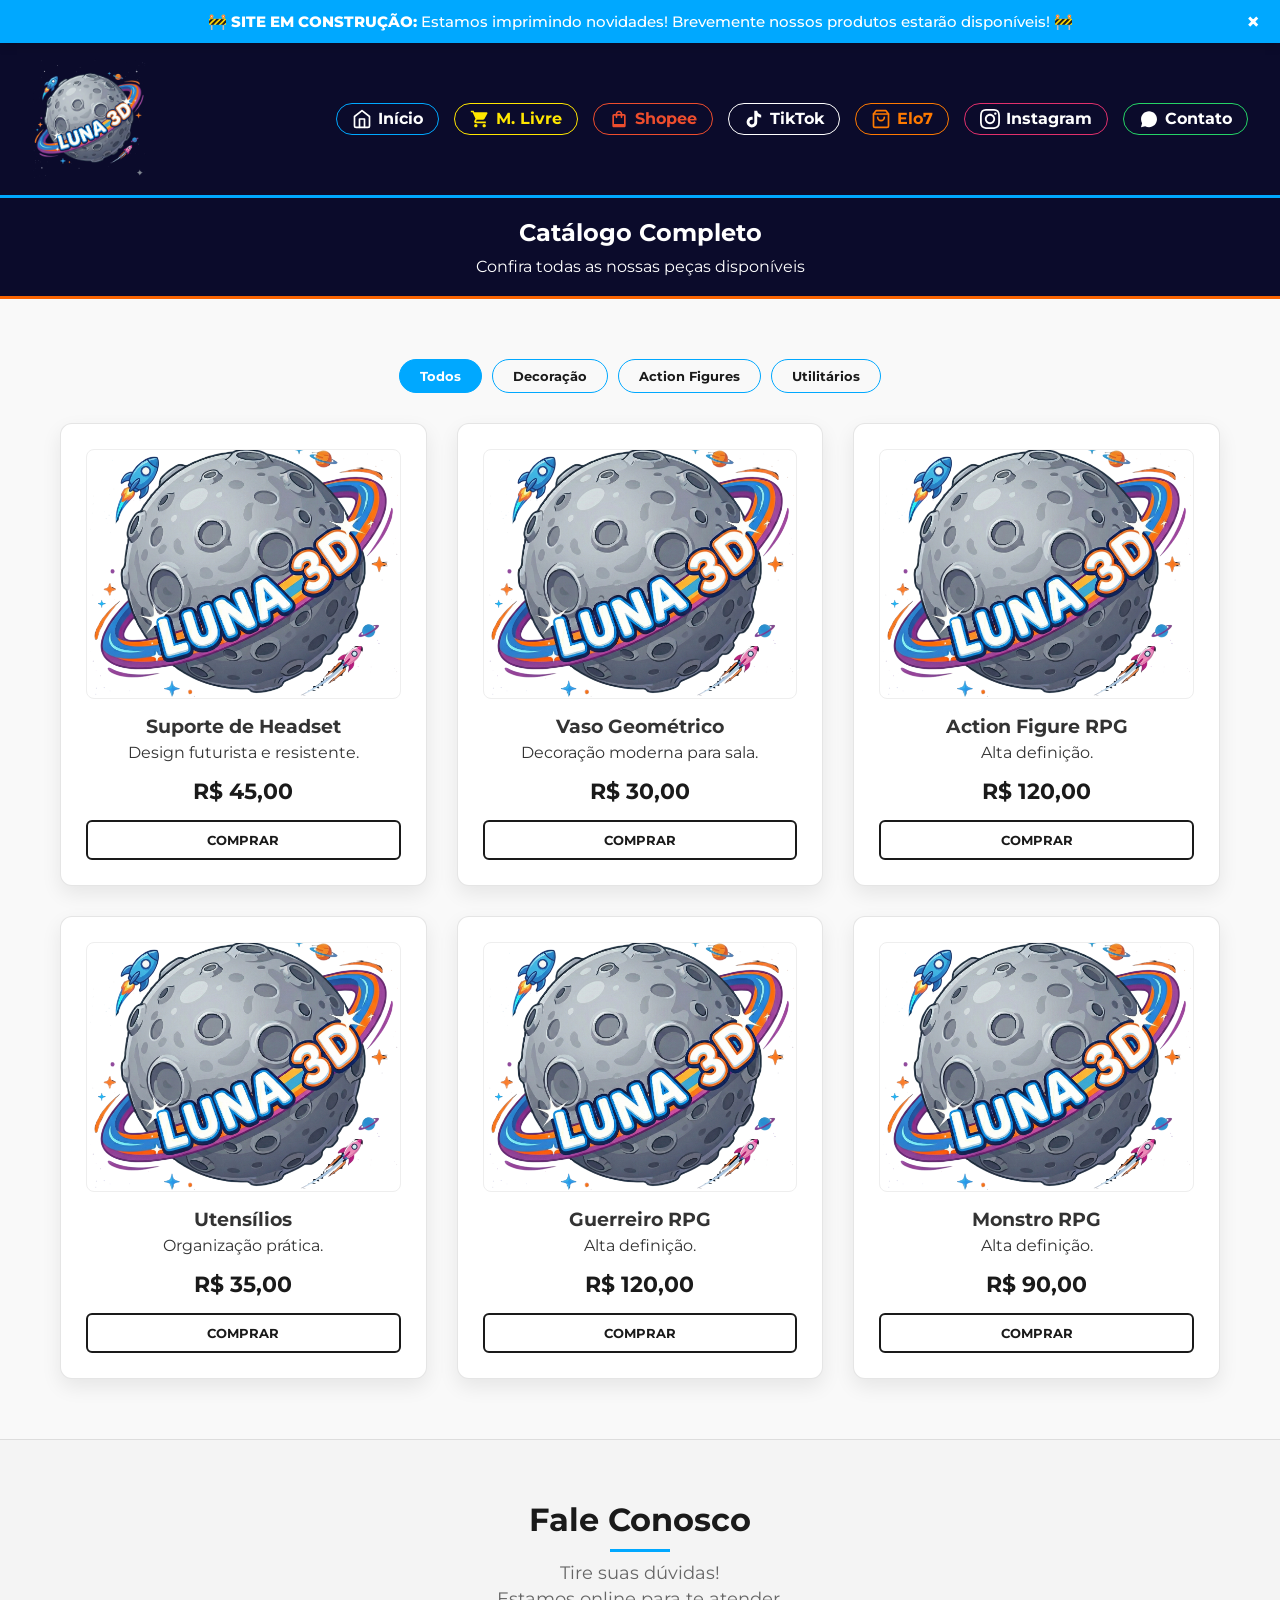
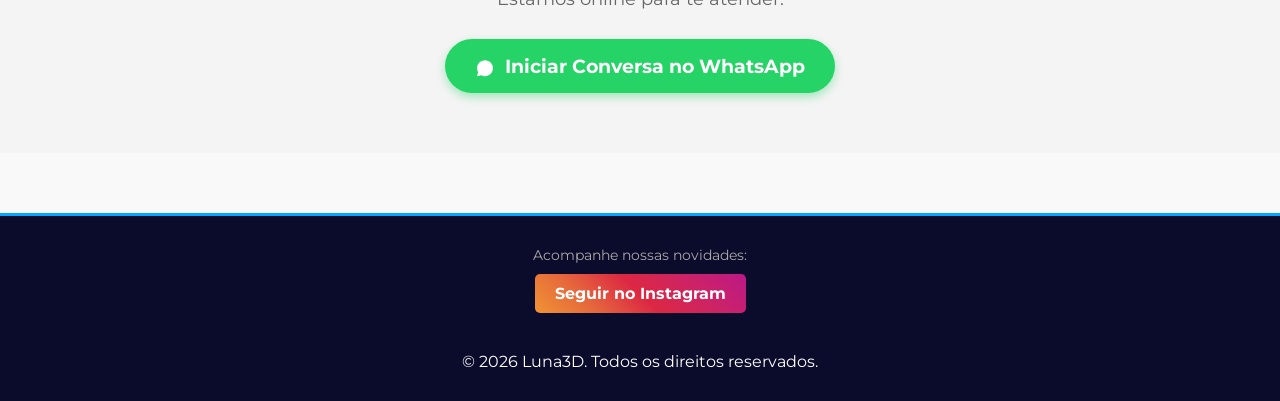
==== commit 2a9739d9: "Atualização visual" ====
--- a/produtos.html
+++ b/produtos.html
@@ -15,7 +15,7 @@
     </div>
 
     <header>
-        <img src="logo.png" alt="Logo Luna3D" class="logo-img">
+        <img src="logonovo.png" alt="Logo Luna3D" class="logo-img">
         <nav>
             <ul>
                 <li>
@@ -77,9 +77,9 @@
         </nav>
     </header>
 
-    <section style="background-color: #1a1a1a; color: #d4af37; padding: 20px 20px; text-align: center; border-bottom: 3px solid #d4af37;">
+    <section style="background-color: #0b0b2b; color: #ffffff; padding: 20px 20px; text-align: center; border-bottom: 3px solid #fa6401;">
         <h1>Catálogo Completo</h1>
-        <p style="color: #ccc; margin-top: 10px;">Confira todas as nossas peças disponíveis</p>
+        <p style="color: #ffffff; margin-top: 10px;">Confira todas as nossas peças disponíveis</p>
     </section>
 
     <section id="produtos" class="container">
--- a/style.css
+++ b/style.css
@@ -17,8 +17,8 @@
 
 /* === BARRA DE AVISO (Site em Construção) === */
 .top-bar-aviso {
-    background-color: #d4af37 !important;
-    color: #1a1a1a !important;
+    background-color: #00A8FF !important; /* Azul da Logo */
+    color: #ffffff !important;
     text-align: center;
     padding: 12px 20px;
     font-size: 0.95rem;
@@ -43,7 +43,7 @@
     font-size: 24px;
     font-weight: bold;
     line-height: 1;
-    color: #1a1a1a;
+    color: #ffffff;
     transition: opacity 0.2s;
     position: absolute;
     right: 20px;
@@ -55,13 +55,13 @@
 
 /* === CABEÇALHO === */
 header {
-    background-color: #1a1a1a;
+    background-color: #0b0b2b;
     color: white;
     padding: 1rem 2rem;
     display: flex;
     justify-content: space-between;
     align-items: center;
-    border-bottom: 3px solid #d4af37;
+    border-bottom: 3px solid #00A8FF; /* Azul da Logo */
 }
 
 .logo-img {
@@ -90,7 +90,7 @@
 }
 
 nav a:hover {
-    color: #d4af37;
+    color: #00A8FF; /* Azul da Logo */
 }
 
 /* === HERO (BANNER) === */
@@ -112,9 +112,9 @@
 .hero button {
     margin-top: 30px;
     padding: 12px 30px;
-    background-color: #d4af37;
+    background-color: #00A8FF; /* Azul da Logo */
     border: none;
-    color: #1a1a1a;
+    color: #ffffff;
     font-size: 1.1rem;
     font-weight: bold;
     cursor: pointer;
@@ -123,7 +123,7 @@
 }
 
 .hero button:hover {
-    background-color: #f1c40f;
+    background-color: #33C2FF; /* Azul mais claro no Hover */
     transform: scale(1.05);
 }
 
@@ -147,7 +147,7 @@
     display: block;
     width: 60px;
     height: 3px;
-    background-color: #d4af37;
+    background-color: #00A8FF; /* Azul da Logo */
     margin: 10px auto 0;
 }
 
@@ -172,8 +172,6 @@
     overflow-x: auto;
     scroll-behavior: smooth;
     padding: 20px 5px;
-    
-    /* Esconder scrollbar */
     scrollbar-width: none; 
 }
 
@@ -193,8 +191,8 @@
     top: 50%;
     transform: translateY(-50%);
     background-color: #1a1a1a;
-    color: #d4af37;
-    border: 1px solid #d4af37;
+    color: #00A8FF; /* Azul da Logo */
+    border: 1px solid #00A8FF;
     border-radius: 50%;
     width: 45px;
     height: 45px;
@@ -208,8 +206,8 @@
 }
 
 .nav-destaque:hover {
-    background-color: #d4af37;
-    color: #1a1a1a;
+    background-color: #00A8FF;
+    color: #ffffff;
     transform: translateY(-50%) scale(1.1);
 }
 
@@ -217,26 +215,21 @@
 .nav-destaque.next { right: -20px; }
 
 
-/* === CARTÃO DO PRODUTO (ATUALIZADO COM BORDA PRETA) === */
+/* === CARTÃO DO PRODUTO === */
 .card-produto {
     background: white;
     padding: 25px;
     border-radius: 12px;
-    
-    /* Sombra mais marcada */
     box-shadow: 0 8px 20px rgba(0,0,0,0.08); 
-    
     text-align: center;
     transition: transform 0.3s ease, border-color 0.3s, box-shadow 0.3s;
-    
-    /* === AQUI ESTÁ A BORDA PRETA SUAVE === */
-    border: 1px solid rgba(0, 0, 0, 0.7);
+    border: 1px solid rgba(0, 0, 0, 0.1); 
 }
 
 .card-produto:hover {
     transform: translateY(-10px);
-    border-color: #d4af37; /* Vira dourada no hover */
-    box-shadow: 0 12px 25px rgba(212, 175, 55, 0.15);
+    border-color: #00A8FF; /* Azul da Logo */
+    box-shadow: 0 12px 25px rgba(0, 168, 255, 0.15); /* Sombra neon azulada */
 }
 
 h3 {
@@ -266,7 +259,8 @@
 
 .btn-comprar:hover {
     background-color: #1a1a1a;
-    color: #d4af37;
+    color: #00A8FF; /* Azul da Logo */
+    border-color: #1a1a1a;
 }
 
 /* === EFEITO HOVER NA FOTO DO PRODUTO (OVERLAY) === */
@@ -304,8 +298,8 @@
 }
 
 .btn-ver-detalhes {
-    background-color: rgba(212, 175, 55, 0.9);
-    color: #1a1a1a;
+    background-color: rgba(0, 168, 255, 0.9); /* Azul transparente */
+    color: #ffffff;
     padding: 8px 15px;
     border-radius: 20px;
     font-size: 0.9rem;
@@ -334,13 +328,14 @@
 }
 
 
-/* === BOTÃO DESTAQUE CATÁLOGO (BANNER) === */
+/* === BOTÃO DESTAQUE CATÁLOGO (O ANEL CÓSMICO!) === */
 .btn-catalogo-destaque {
     display: inline-flex;
     align-items: center;
     gap: 10px;
-    background: linear-gradient(90deg, #d4af37 0%, #f1c40f 100%);
-    color: #1a1a1a; 
+    /* Gradiente vibrante inspirado no anel arco-íris da sua logo */
+    background: linear-gradient(90deg, #00A8FF 0%, #9B5DE5 50%, #FF9900 100%);
+    color: #ffffff; 
     padding: 15px 35px;
     border-radius: 50px;
     font-size: 1.1rem;
@@ -348,17 +343,18 @@
     text-decoration: none;
     text-transform: uppercase;
     letter-spacing: 1px;
-    box-shadow: 0 5px 15px rgba(212, 175, 55, 0.4);
+    box-shadow: 0 5px 15px rgba(155, 93, 229, 0.4);
     transition: all 0.3s ease;
     border: 2px solid transparent; 
 }
 
 .btn-catalogo-destaque:hover {
     background: #1a1a1a; 
-    color: #d4af37; 
-    border-color: #d4af37;
+    color: #00A8FF; 
+    border-color: #00A8FF;
     transform: translateY(-3px) scale(1.02); 
-    box-shadow: 0 10px 25px rgba(212, 175, 55, 0.3);
+    /* Brilho neon ao passar o mouse */
+    box-shadow: 0 10px 25px rgba(0, 168, 255, 0.4);
 }
 
 .btn-catalogo-destaque:hover svg {
@@ -370,10 +366,10 @@
 footer {
     text-align: center;
     padding: 30px;
-    background-color: #1a1a1a;
-    color: #888;
+    background-color: #0b0b2b;
+    color: #ffffff;
     margin-top: 60px;
-    border-top: 3px solid #d4af37;
+    border-top: 3px solid #00A8FF; /* Azul da Logo */
 }
 
 /* === ESTILOS DE BOTÕES GERAIS (NAVBAR) === */
@@ -389,15 +385,15 @@
     transition: all 0.3s;
 }
 
-/* Botões de Navegação (Início e Catálogo) - Estilo Dourado */
+/* Botões de Navegação (Início e Catálogo) - Estilo Azul */
 .destaque-inicio, .destaque-catalogo {
-    border: 1px solid #d4af37;
-    color: #f0f0f0 !important;
+    border: 1px solid #00A8FF;
+    color: #ffffff !important;
 }
 .destaque-inicio:hover, .destaque-catalogo:hover {
-    background-color: #d4af37; 
-    color: #1a1a1a !important; 
-    box-shadow: 0 0 10px rgba(212, 175, 55, 0.6);
+    background-color: #00A8FF; 
+    color: #ffffff !important; 
+    box-shadow: 0 0 10px rgba(0, 168, 255, 0.6);
     transform: translateY(-2px);
 }
 
@@ -435,22 +431,22 @@
 
 /* Filtros */
 .filtros-area { text-align: center; margin-bottom: 30px; display: flex; justify-content: center; gap: 10px; flex-wrap: wrap; }
-.btn-filtro { padding: 8px 20px; border: 1px solid #d4af37; background-color: transparent; color: #1a1a1a; font-weight: bold; border-radius: 20px; cursor: pointer; transition: all 0.3s; font-family: 'Montserrat', sans-serif; }
-.btn-filtro:hover { background-color: #f1c40f; transform: translateY(-2px); }
-.btn-filtro.ativo { background-color: #d4af37; color: white; }
+.btn-filtro { padding: 8px 20px; border: 1px solid #00A8FF; background-color: transparent; color: #1a1a1a; font-weight: bold; border-radius: 20px; cursor: pointer; transition: all 0.3s; font-family: 'Montserrat', sans-serif; }
+.btn-filtro:hover { background-color: #33C2FF; color: white; transform: translateY(-2px); }
+.btn-filtro.ativo { background-color: #00A8FF; color: white; }
 
 /* === MODAL DE COMPRA (PADRÃO) === */
 .modal-overlay { display: none; position: fixed; top: 0; left: 0; width: 100%; height: 100%; background-color: rgba(0, 0, 0, 0.7); z-index: 1000; justify-content: center; align-items: center; animation: fadeIn 0.3s; }
-.modal-content { background-color: rgb(51, 51, 51); padding: 30px; border-radius: 15px; width: 90%; max-width: 400px; text-align: center; position: relative; box-shadow: 0 10px 25px rgba(0,0,0,0.5); border: 2px solid #d4af37; }
-.modal-content h3 { color: #d4af37 !important; }
+.modal-content { background-color: rgb(51, 51, 51); padding: 30px; border-radius: 15px; width: 90%; max-width: 400px; text-align: center; position: relative; box-shadow: 0 10px 25px rgba(0,0,0,0.5); border: 2px solid #00A8FF; }
+.modal-content h3 { color: #00A8FF !important; }
 .modal-content p { color: #ccc !important; }
 .fechar-modal { position: absolute; top: 10px; right: 15px; font-size: 28px; font-weight: bold; color: #aaa; cursor: pointer; transition: color 0.2s; }
-.fechar-modal:hover { color: #d4af37; }
+.fechar-modal:hover { color: #00A8FF; }
 .lista-botoes-modal { display: flex; flex-direction: column; gap: 15px; }
 .btn-modal { justify-content: center; padding: 12px; font-size: 1.1rem; }
 @keyframes fadeIn { from {opacity: 0;} to {opacity: 1;} }
 
-/* === NOVO MODAL DE DETALHES (PREMIUM) - ESTILOS GLOBAIS === */
+/* === NOVO MODAL DE DETALHES (PREMIUM) === */
 .modal-large {
     max-width: 900px; 
     width: 95%;
@@ -486,13 +482,13 @@
     transition: opacity 0.2s ease;
 }
 
-/* === ESTILOS DAS SETAS DO CARROSSEL (MODAL E HOME) === */
+/* === ESTILOS DAS SETAS DO CARROSSEL (MODAL) === */
 .nav-btn {
     position: absolute;
     top: 50%;
     transform: translateY(-50%);
     background-color: rgba(0, 0, 0, 0.5); /* Fundo escuro */
-    color: #d4af37; /* Seta dourada */
+    color: #00A8FF; /* Seta azul da logo */
     border: none;
     border-radius: 50%;
     width: 40px;
@@ -506,8 +502,8 @@
 }
 
 .nav-btn:hover {
-    background-color: #d4af37;
-    color: #1a1a1a;
+    background-color: #00A8FF;
+    color: #ffffff;
     transform: scale(1.1) translateY(-45%);
 }
 
@@ -530,7 +526,7 @@
 
 .detalhes-info h3 {
     font-size: 2rem;
-    color: #d4af37;
+    color: #00A8FF; /* Título no Modal em Azul */
     margin-bottom: 10px;
 }
 
@@ -540,10 +536,11 @@
     color: #fff;
 }
 
+/* Mantive o nome da classe do HTML, mas mudei a cor pro novo Azul */
 .separador-dourado {
     width: 50px;
     height: 3px;
-    background-color: #d4af37;
+    background-color: #00A8FF;
     margin: 20px 0;
 }
 
@@ -566,8 +563,8 @@
     background: #333;
     padding: 5px 15px;
     border-radius: 4px;
-    border: 1px solid #d4af37;
-    color: #d4af37 !important;
+    border: 1px solid #00A8FF;
+    color: #00A8FF !important;
     font-weight: bold;
 }
 
@@ -666,7 +663,7 @@
     .btn-ver-detalhes {
         transform: translateY(0);
         background-color: rgba(0, 0, 0, 0.6); /* Fundo preto para contraste */
-        color: #d4af37; /* Ícone dourado */
+        color: #00A8FF; /* Ícone Azul */
         padding: 6px;
         border-radius: 50%; /* Vira uma bolinha */
         width: 35px;
